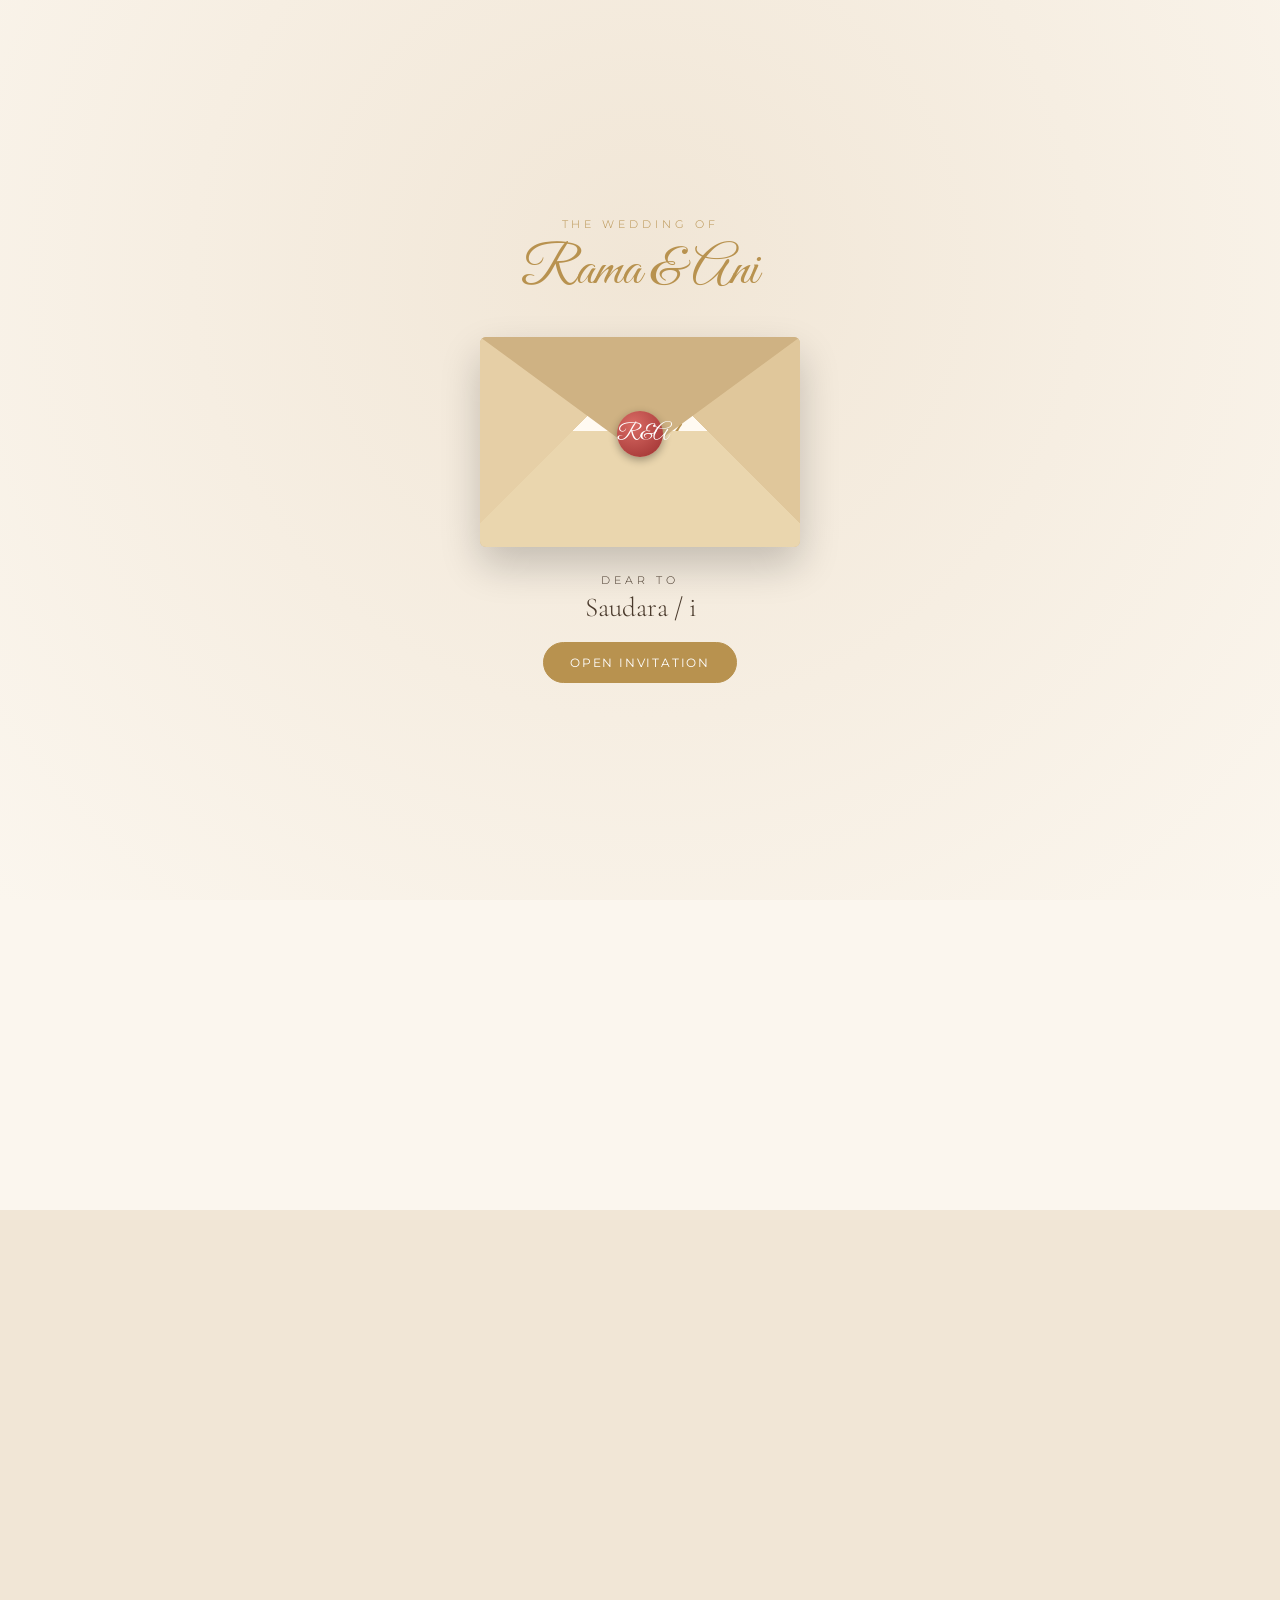
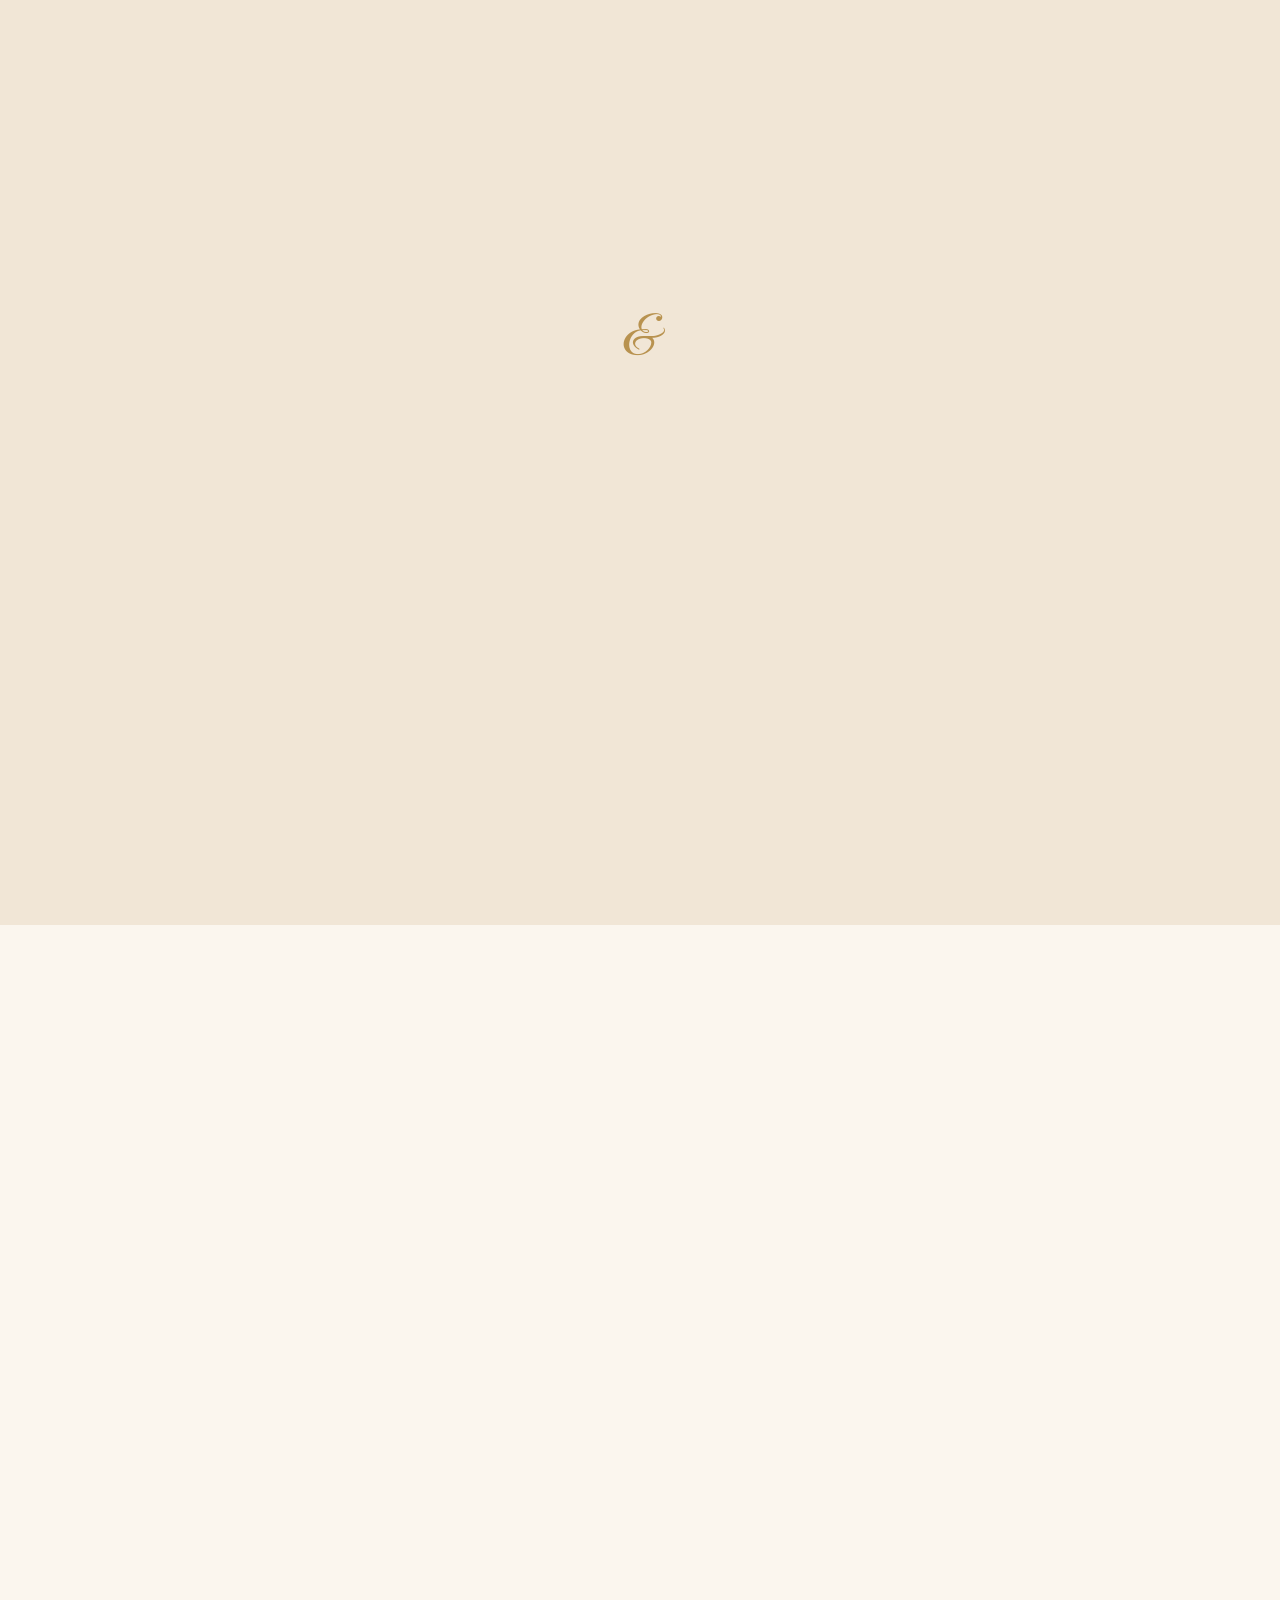
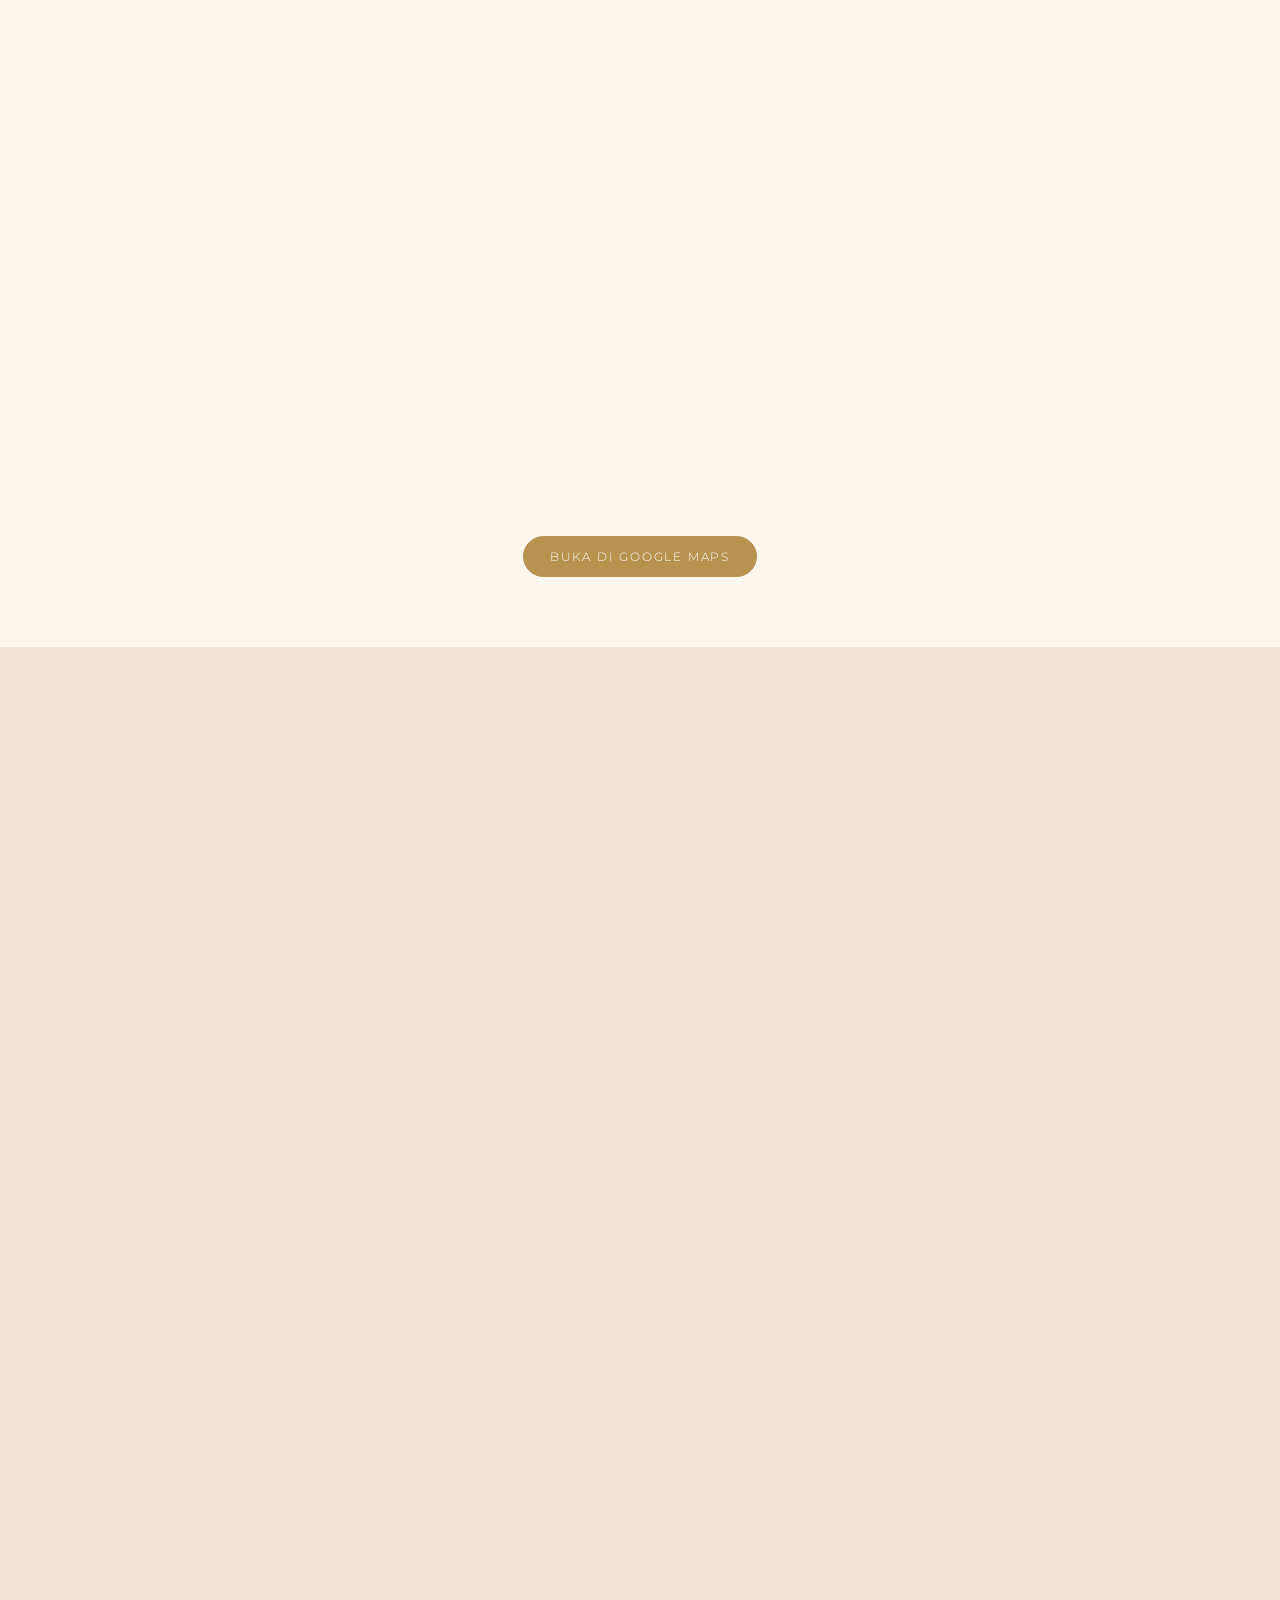
==== index.html @ 8d333576 "Update index.html" ====
<!DOCTYPE html>
<html lang="id"><head><meta charset="utf-8">
<meta name="viewport" content="width=device-width, initial-scale=1, viewport-fit=cover">
<title>Rama &amp; Ani – The Wedding</title>
<link href="https://fonts.googleapis.com/css2?family=Great+Vibes&family=Cormorant+Garamond:wght@400;600&family=Montserrat:wght@300;400;600&display=swap" rel="stylesheet">
<style>
:root{--bg:#fbf6ee;--bg2:#f1e6d6;--ink:#4a3a2c;--gold:#b8924f;--card:#fffaf2;--rose:#c98f86;box-sizing:border-box;padding-top:env(safe-area-inset-top,0px);padding-bottom:env(safe-area-inset-bottom,0px)}
@media (prefers-color-scheme:dark){:root:not([data-theme="light"]){--bg:#1f1a16;--bg2:#2a231d;--ink:#eadfce;--gold:#d4ad6a;--card:#2f2720;--rose:#d9a198}}
:root[data-theme="dark"]{--bg:#1f1a16;--bg2:#2a231d;--ink:#eadfce;--gold:#d4ad6a;--card:#2f2720;--rose:#d9a198}
*{box-sizing:border-box;margin:0}html{scroll-behavior:smooth}
body{background:var(--bg);color:var(--ink);font-family:'Montserrat',system-ui,sans-serif;font-weight:300;text-align:center;overflow-x:hidden}
body.lock{overflow:hidden;height:100%}
.script{font-family:'Great Vibes','Brush Script MT',cursive;color:var(--gold);font-weight:400}
.serif{font-family:'Cormorant Garamond',Georgia,serif}
.eyebrow{letter-spacing:.35em;font-size:.7rem;text-transform:uppercase;color:var(--gold)}
section{max-width:520px;margin:auto;padding:70px 26px}
.alt{background:var(--bg2);max-width:none}.alt>div{max-width:520px;margin:auto}
h2.script{font-size:2.8rem;line-height:1.1;margin:8px 0 18px}
.rv{opacity:0;transform:translateY(34px);transition:opacity 1s,transform 1s}.rv.in{opacity:1;transform:none}
/* COVER + ENVELOPE */
#cover{position:fixed;inset:0;z-index:50;background:radial-gradient(circle at 50% 30%,var(--bg2),var(--bg));display:flex;flex-direction:column;align-items:center;justify-content:center;padding:20px;transition:transform 1.4s cubic-bezier(.7,0,.2,1),opacity 1.2s}
#cover.gone{transform:translateY(-100%);opacity:0;pointer-events:none}
.petal{position:absolute;top:-30px;width:14px;height:18px;background:var(--rose);border-radius:80% 0 80% 0;opacity:.45;animation:fall linear infinite}
@keyframes fall{to{transform:translateY(110vh) rotate(540deg)}}
.env{position:relative;width:min(320px,80vw);height:min(210px,52vw);margin:26px 0;perspective:900px;cursor:pointer}
.env .back{position:absolute;inset:0;background:#d9bf94;border-radius:6px;box-shadow:0 18px 40px #0003}
.env .letter{position:absolute;left:7%;right:7%;top:8%;height:80%;background:var(--card);border-radius:4px;display:flex;flex-direction:column;align-items:center;justify-content:center;transition:transform 1s .7s ease,z-index 0s .7s;z-index:1;box-shadow:0 2px 8px #0002}
.env .letter .script{font-size:2rem}
.env .front{position:absolute;inset:0;z-index:2;background:linear-gradient(135deg,#e6cfa6 50%,transparent 50%) left/51% 100% no-repeat,linear-gradient(225deg,#e0c79b 50%,transparent 50%) right/51% 100% no-repeat,linear-gradient(0deg,#ead6ae 55%,transparent 55%);border-radius:6px;clip-path:polygon(0 0,50% 52%,100% 0,100% 100%,0 100%)}
.env .flap{position:absolute;left:0;right:0;top:0;height:56%;background:#cfb283;transform-origin:top;clip-path:polygon(0 0,100% 0,50% 100%);z-index:3;transition:transform .8s ease,z-index 0s .4s;border-radius:6px 6px 0 0}
.env .seal{position:absolute;left:50%;top:46%;width:46px;height:46px;margin:-23px;border-radius:50%;background:radial-gradient(circle at 35% 30%,#d96b64,#9c2f2f);color:#fff;display:grid;place-items:center;font-family:'Great Vibes',cursive;font-size:1.4rem;z-index:4;box-shadow:0 3px 8px #0005;transition:opacity .4s;animation:pulse 1.8s infinite}
@keyframes pulse{50%{transform:scale(1.12)}}
.env.open .flap{transform:rotateX(180deg);z-index:0}.env.open .seal{opacity:0;animation:none}
.env.open .letter{transform:translateY(-70%);z-index:2}
.btn{font-family:inherit;border:1px solid var(--gold);background:var(--gold);color:#fff;padding:12px 26px;border-radius:40px;letter-spacing:.15em;font-size:.75rem;text-transform:uppercase;cursor:pointer;transition:transform .2s,box-shadow .2s}
.btn:hover{transform:translateY(-2px);box-shadow:0 8px 18px #b8924f55}
.btn.ghost{background:transparent;color:var(--gold)}
/* HERO */
#hero{min-height:100vh;max-width:none;display:flex;flex-direction:column;align-items:center;justify-content:center;background:linear-gradient(#0005,#0007),radial-gradient(circle at 50% 20%,#c9a773,#6d4f35 70%);color:#fff}
#hero .script{color:#f3dcae;font-size:clamp(3.4rem,15vw,5.5rem);line-height:1}
#hero .eyebrow{color:#f3dcae}
.date{font-size:1.2rem;letter-spacing:.3em;margin:18px 0 26px}
.count{display:flex;gap:10px;justify-content:center}
.count div{width:70px;padding:12px 0;border:1px solid #f3dcae88;border-radius:10px;backdrop-filter:blur(4px);background:#ffffff14}
.count b{display:block;font-size:1.5rem;font-weight:600}.count small{font-size:.6rem;letter-spacing:.15em;text-transform:uppercase}
.float{animation:fl 4s ease-in-out infinite}@keyframes fl{50%{transform:translateY(-8px)}}
/* cards */
.quote{font-size:1.25rem;font-style:italic;line-height:1.7}
.frame{width:210px;height:270px;margin:20px auto;border-radius:110px 110px 12px 12px;border:2px solid var(--gold);padding:7px}
.frame i{display:grid;place-items:center;width:100%;height:100%;border-radius:104px 104px 8px 8px;background:linear-gradient(160deg,#e8d3ad,#b28a5c);color:#fff;font:normal 4.5rem 'Great Vibes',cursive}
.name{font-size:1.9rem;font-weight:600;letter-spacing:.04em}
.card{background:var(--card);border:1px solid #b8924f44;border-radius:16px;padding:28px 22px;margin:20px 0;box-shadow:0 10px 30px #0001}
.card h3{font-family:'Cormorant Garamond',serif;font-size:1.9rem;color:var(--gold)}
.card p{margin:8px 0;line-height:1.6;font-size:.88rem}
a.link{color:var(--gold)}
.grid{display:grid;grid-template-columns:repeat(3,1fr);gap:8px;margin-top:20px}
.grid i{aspect-ratio:3/4;border-radius:8px;transition:transform .4s;display:block}
.grid i:hover{transform:scale(1.06) rotate(-1.5deg)}
.grid i:nth-child(3n+1){background:linear-gradient(150deg,#e8d3ad,#c49a68)}.grid i:nth-child(3n+2){background:linear-gradient(150deg,#e9c4bd,#b97f77)}.grid i:nth-child(3n){background:linear-gradient(150deg,#d8c9a3,#8d7a52)}
.grid i:nth-child(5n){grid-row:span 2;aspect-ratio:auto}
input,textarea,select{width:100%;font:inherit;padding:12px 14px;margin:6px 0;border-radius:10px;border:1px solid #b8924f66;background:var(--card);color:var(--ink)}
.wish{text-align:left;background:var(--card);border-radius:12px;padding:14px 16px;margin-top:12px;border-left:3px solid var(--gold);animation:pop .5s}
@keyframes pop{from{opacity:0;transform:scale(.95)}}
.wish b{font-size:.85rem}.wish span{font-size:.65rem;color:var(--gold);margin-left:6px}.wish p{font-size:.85rem;margin-top:4px}
#music{position:fixed;right:16px;bottom:calc(18px + env(safe-area-inset-bottom,0px));z-index:40;width:46px;height:46px;border-radius:50%;border:none;background:var(--gold);color:#fff;font-size:1.2rem;cursor:pointer;box-shadow:0 6px 16px #0004;display:none}
#music.spin{animation:sp 4s linear infinite}@keyframes sp{to{transform:rotate(360deg)}}
footer{padding:50px 20px 90px}
.map{position:relative;display:block;height:260px;border-radius:16px;overflow:hidden;border:1px solid #b8924f66;box-shadow:0 10px 30px #0002;background:#e9e3d3;text-decoration:none}
@media (prefers-color-scheme:dark){:root:not([data-theme="light"]) .map{background:#39342b}}
.map svg{position:absolute;inset:0;width:100%;height:100%}
.pin{position:absolute;left:50%;top:50%;width:34px;height:34px;margin:-34px 0 0 -17px;background:#c0392b;border-radius:50% 50% 50% 0;transform:rotate(-45deg);animation:bounce 1.4s ease-in-out infinite;box-shadow:0 6px 10px #0004}
.pin::after{content:"";position:absolute;inset:9px;background:#fff;border-radius:50%}
@keyframes bounce{50%{margin-top:-46px}}
.map .tag{position:absolute;left:12px;right:12px;bottom:12px;background:var(--card);color:var(--ink);border-radius:10px;padding:10px 12px;font-size:.75rem;line-height:1.5;text-align:left;box-shadow:0 4px 12px #0003}
@media (prefers-reduced-motion:reduce){*{animation:none!important;transition-duration:.01s!important}}
</style></head>
<body class="lock">

<div id="cover">
  <p class="eyebrow">The Wedding of</p>
  <h1 class="script" style="font-size:3.4rem;margin:6px 0">Rama &amp; Ani</h1>
  <div class="env" id="env" role="button" aria-label="Buka amplop">
    <div class="back"></div>
    <div class="letter"><span class="script">R &amp; A</span><small class="eyebrow">03 · 10 · 2026</small></div>
    <div class="front"></div><div class="flap"></div><div class="seal">R&amp;A</div>
  </div>
  <p class="eyebrow" style="color:var(--ink)">Dear To</p>
  <p class="serif" style="font-size:1.7rem;margin:4px 0 18px" id="guest">Tamu Undangan</p>
  <button class="btn" id="openBtn">Open Invitation</button>
</div>

<button id="music" aria-label="Musik">♪</button>

<section id="hero">
  <p class="eyebrow rv">The Wedding Of</p>
  <h1 class="script rv float" style="margin:14px 0">Rama<br>&amp; Ani</h1>
  <p class="eyebrow rv">Save The Date</p>
  <p class="date rv">11.11.2026</p>
  <div class="count rv" id="count"><div><b>00</b><small>Hari</small></div><div><b>00</b><small>Jam</small></div><div><b>00</b><small>Menit</small></div><div><b>00</b><small>Detik</small></div></div>
</section>

<section>
  <p class="quote serif rv">“Dan di antara tanda-tanda kekuasaan Allah ialah diciptakan-Nya untukmu pasangan hidup dari jenismu sendiri supaya kamu merasa tenteram di samping-Nya, dan dijadikan-Nya rasa kasih sayang di antara kamu.”</p>
  <p class="eyebrow rv" style="margin-top:20px">QS. Ar-Rum : 21</p>
</section>

<section class="alt"><div>
  <h2 class="script rv">Bride &amp; Groom</h2>
  <p class="rv" style="font-size:.88rem;line-height:1.7">Tanpa mengurangi rasa hormat, kami bermaksud mengundang Bapak/Ibu/Saudara/i untuk menghadiri acara pernikahan kami.</p>
  <div class="frame rv"><i>A</i></div>
  <h3 class="script rv" style="font-size:2.6rem">Ani</h3>
  <p class="name serif rv">ANI</p>
  <p class="rv" style="font-size:.85rem;line-height:1.6;margin-top:8px">Putri anak ke-2 dari Bapak Supriadi dan Ibu Empat Fatmawati</p>
  <p class="rv" style="font-size:.78rem;margin-top:8px">Kp. Nangela RT 003/RW 002, Desa Jagabita, Kec. Parungpanjang, Kab. Bogor</p>
  <p class="rv"><a class="link" href="https://instagram.com/Linday04_" target="_blank" rel="noopener">@Linday04_</a></p>
  <p class="script" style="font-size:3.5rem;margin:30px 0">&amp;</p>
  <div class="frame rv"><i>R</i></div>
  <h3 class="script rv" style="font-size:2.6rem">Rama</h3>
  <p class="name serif rv">RAMA</p>
  <p class="rv" style="font-size:.85rem;line-height:1.6;margin-top:8px">Putra anak ke-2 dari Bapak Rt. Sanip dan Ibu Acih</p>
  <p class="rv" style="font-size:.78rem;margin-top:8px">Kp. Ciakar RT 002/RW 004, Desa Serdang Wetan, Kec. Legok</p>
  <p class="rv"><a class="link" href="https://instagram.com/Sobirin_29" target="_blank" rel="noopener">@Sobirin_29</a></p>
</div></section>

<section>
  <h2 class="script rv">Wedding Event</h2>
  <div class="card rv"><h3>Akad Nikah</h3><p><b>Sabtu, 03 Oktober 2026</b><br>08:00 WIB – Selesai</p><p class="eyebrow">Lokasi Acara</p><p>Kediaman Mempelai Wanita, Kp. Nangela RT 003/RW 002, Desa Jagabita, Kec. Parungpanjang, Kab. Bogor</p><a class="btn ghost" style="display:inline-block;text-decoration:none;margin-top:8px" href="https://maps.app.goo.gl/ghe5EALN1jrw78Zh7" target="_blank" rel="noopener">Google Maps</a></div>
  <div class="card rv"><h3>Resepsi</h3><p><b>Sabtu, 03 Oktober 2026</b><br>10:00 WIB – Selesai</p><p class="eyebrow">Lokasi Acara</p><p>Kediaman Mempelai Wanita, Kp. Nangela RT 003/RW 002, Desa Jagabita, Kec. Parungpanjang, Kab. Bogor</p><a class="btn ghost" style="display:inline-block;text-decoration:none;margin-top:8px" href="https://maps.app.goo.gl/ghe5EALN1jrw78Zh7" target="_blank" rel="noopener">Google Maps</a></div>
</section>

<section style="padding-top:10px">
  <p class="eyebrow rv">Peta Lokasi</p><h2 class="script rv">Google Maps</h2>
  <a class="map rv" href="https://maps.app.goo.gl/ghe5EALN1jrw78Zh7" target="_blank" rel="noopener" aria-label="Buka lokasi di Google Maps">
    <svg viewBox="0 0 400 260" preserveAspectRatio="xMidYMid slice"><rect width="400" height="260" fill="none"/><path d="M0 70 Q120 90 220 60 T400 80" stroke="#fff" stroke-opacity=".85" stroke-width="14" fill="none"/><path d="M130 0 Q150 120 110 260" stroke="#fff" stroke-opacity=".85" stroke-width="12" fill="none"/><path d="M0 190 Q200 150 400 200" stroke="#f3d58a" stroke-width="10" fill="none"/><path d="M290 0 L260 260" stroke="#fff" stroke-opacity=".7" stroke-width="8" fill="none"/><rect x="160" y="100" width="70" height="40" rx="6" fill="#a9c98f" opacity=".7"/><rect x="300" y="110" width="70" height="60" rx="6" fill="#a9c98f" opacity=".7"/><circle cx="200" cy="130" r="34" fill="#c0392b" opacity=".15"/></svg>
    <span class="pin"></span>
    <span class="tag"><b>Kediaman Mempelai Wanita</b><br>Kp. Nangela RT 003/RW 002, Desa Jagabita, Kec. Parungpanjang, Kab. Bogor</span>
  </a>
  <p style="margin-top:18px"><a class="btn" style="display:inline-block;text-decoration:none" href="https://maps.app.goo.gl/ghe5EALN1jrw78Zh7" target="_blank" rel="noopener">Buka di Google Maps</a></p>
</section>

<section class="alt"><div>
  <p class="eyebrow rv">Gallery</p><h2 class="script rv">Our Moments</h2>
  <div class="grid rv"><i></i><i></i><i></i><i></i><i></i><i></i><i></i><i></i><i></i></div>
</div></section>

<section>
  <h2 class="script rv">Wedding Gift</h2>
  <p class="rv" style="font-size:.85rem;line-height:1.7">Doa restu Anda merupakan karunia yang sangat berarti bagi kami. Namun jika memberi adalah ungkapan tanda kasih Anda, Anda dapat memberi kado secara cashless.</p>
  <div class="card rv"><h3>BCA</h3><p><b>Ani</b></p><p class="serif" style="font-size:1.5rem">7642055235</p><button class="btn ghost" data-copy="7642055235">Salin</button></div>
  <div class="card rv"><h3>BCA</h3><p><b>Rama</b></p><p class="serif" style="font-size:1.5rem">8880593774</p><button class="btn ghost" data-copy="8880593774">Salin</button></div>
  <div class="card rv"><h3>Alamat Kado</h3><p>Rama &amp; Ani<br>Kp. Nangela RT 003/RW 002, Desa Jagabita, Kec. Parungpanjang</p><button class="btn ghost" data-copy="Rama & Ani, Kp. Nangela RT 003/RW 002, Desa Jagabita, Kec. Parungpanjang">Salin</button></div>
</section>

<section class="alt"><div>
  <h2 class="script rv">Wedding Wishes</h2>
  <p class="rv" style="font-size:.85rem">Berikan ucapan dan doa terbaikmu</p>
  <div class="rv" style="margin-top:14px">
    <input id="wn" placeholder="Nama"><textarea id="wm" rows="3" placeholder="Pesan"></textarea>
    <select id="wa"><option value="">Konfirmasi Kehadiran</option><option>Hadir</option><option>Tidak Hadir</option></select>
    <button class="btn" id="send" style="margin-top:10px">Kirimkan Ucapan</button>
  </div>
  <div id="wishes"></div>
</div></section>

<footer>
  <p class="serif rv" style="font-size:1.05rem;line-height:1.7">Merupakan suatu kebahagiaan dan kehormatan bagi kami, apabila Bapak/Ibu/Saudara/i berkenan hadir dan memberikan doa restu kepada kami. Terima kasih.</p>
  <p class="eyebrow rv" style="margin-top:26px">Kami yang berbahagia,</p>
  <p class="script rv" style="font-size:2.8rem">Rama &amp; Ani</p>
</footer>

<script>
const $=s=>document.querySelector(s);
// guest name from ?to=
function setGuest(){let t=null;try{t=new URLSearchParams(location.search).get('to')}catch(e){}
  if(!t&&location.hash.length>1){try{t=decodeURIComponent(location.hash.slice(1)).replace(/[-_+]+/g,' ').replace(/\b\w/g,c=>c.toUpperCase())}catch(e){}}
  $('#guest').textContent=(t&&t.trim())||'Saudara / i'}
setGuest();addEventListener('hashchange',setGuest);
// petals
for(let i=0;i<14;i++){const p=document.createElement('span');p.className='petal';p.style.left=Math.random()*100+'%';p.style.animationDuration=6+Math.random()*7+'s';p.style.animationDelay=-Math.random()*8+'s';$('#cover').appendChild(p)}
// music: soft synthesized melody (WebAudio)
let ac,playing=false,timer,step=0;
const N=[261.6,329.6,392,523.3,392,329.6,293.7,349.2,440,587.3,440,349.2,246.9,311.1,392,493.9];
function note(f,t,d,v){const o=ac.createOscillator(),g=ac.createGain();o.type='sine';o.frequency.value=f;g.gain.setValueAtTime(0,t);g.gain.linearRampToValueAtTime(v,t+.04);g.gain.exponentialRampToValueAtTime(.0001,t+d);o.connect(g);g.connect(ac.destination);o.start(t);o.stop(t+d)}
function tick(){const t=ac.currentTime+.05,f=N[step%N.length];note(f,t,1.6,.09);if(step%4===0)note(f/2,t,3,.07);step++}
function toggleMusic(on){const b=$('#music');if(on===undefined)on=!playing;if(on){ac=ac||new (window.AudioContext||window.webkitAudioContext)();ac.resume();clearInterval(timer);timer=setInterval(tick,560);tick();b.classList.add('spin');b.textContent='♪'}else{clearInterval(timer);b.classList.remove('spin');b.textContent='✕'}playing=on}
$('#music').onclick=()=>toggleMusic();
// open envelope
let opened=false;
function openInv(){if(opened)return;opened=true;$('#env').classList.add('open');
  setTimeout(()=>{$('#cover').classList.add('gone');document.body.classList.remove('lock');$('#music').style.display='block';try{toggleMusic(true)}catch(e){}scrollTo(0,0);reveal()},1900)}
$('#env').onclick=openInv;$('#openBtn').onclick=openInv;
// reveal on scroll
const io=new IntersectionObserver(es=>es.forEach(e=>{if(e.isIntersecting){e.target.classList.add('in');io.unobserve(e.target)}}),{threshold:.15});
function reveal(){document.querySelectorAll('.rv').forEach((el,i)=>{el.style.transitionDelay=(i%4)*.08+'s';io.observe(el)})}
// countdown
const CONFIG={eventISO:'2026-10-03T08:00:00+07:00'}; // ganti tanggal & jam akad di sini (+07:00 WIB, +08:00 WITA, +09:00 WIT)
const target=new Date(CONFIG.eventISO).getTime();
const cEl=$('#count'),offM=(CONFIG.eventISO.match(/([+-])(\d{2}):(\d{2})$/)||[]);
const offMs=offM[1]?(offM[1]==='-'?-1:1)*(+offM[2]*36e5+ +offM[3]*6e4):0;
const dayEnd=(Math.floor((target+offMs)/864e5)+1)*864e5-offMs;
let mode='';
function msg(m,t){if(mode===m)return;mode=m;cEl.style.display='block';cEl.innerHTML='<p class="serif" style="font-size:1.4rem;max-width:320px;margin:auto;line-height:1.5">'+t+'</p>'}
function cd(){
  if(isNaN(target)){cEl.style.display='none';return}
  const now=Date.now();
  if(now>=dayEnd){msg('after','Terima kasih atas doa dan kehadiran Bapak/Ibu/Saudara/i di hari bahagia kami.');return}
  if(now>=target){msg('today','Hari bahagia kami adalah hari ini');return}
  let d=target-now;const v=[864e5,36e5,6e4,1e3].map(u=>{const x=Math.floor(d/u);d-=x*u;return String(x).padStart(2,'0')});
  document.querySelectorAll('#count b').forEach((b,i)=>b.textContent=v[i])}
cd();setInterval(cd,1000);
// copy
document.querySelectorAll('[data-copy]').forEach(b=>b.onclick=async()=>{try{await navigator.clipboard.writeText(b.dataset.copy)}catch(e){}const o=b.textContent;b.textContent='Tersalin ✓';setTimeout(()=>b.textContent=o,1600)});
// wishes
const esc=s=>s.replace(/[&<>"']/g,c=>({'&':'&amp;','<':'&lt;','>':'&gt;','"':'&quot;',"'":'&#39;'}[c]));
$('#send').onclick=()=>{const n=$('#wn').value.trim(),m=$('#wm').value.trim(),a=$('#wa').value;if(!n||!m){alert('Mohon isi nama dan pesan.');return}
  const d=document.createElement('div');d.className='wish';d.innerHTML=`<b>${esc(n)}</b><span>${esc(a)}</span><p>${esc(m)}</p>`;$('#wishes').prepend(d);$('#wn').value=$('#wm').value='';$('#wa').value=''};
</script>
</body></html>
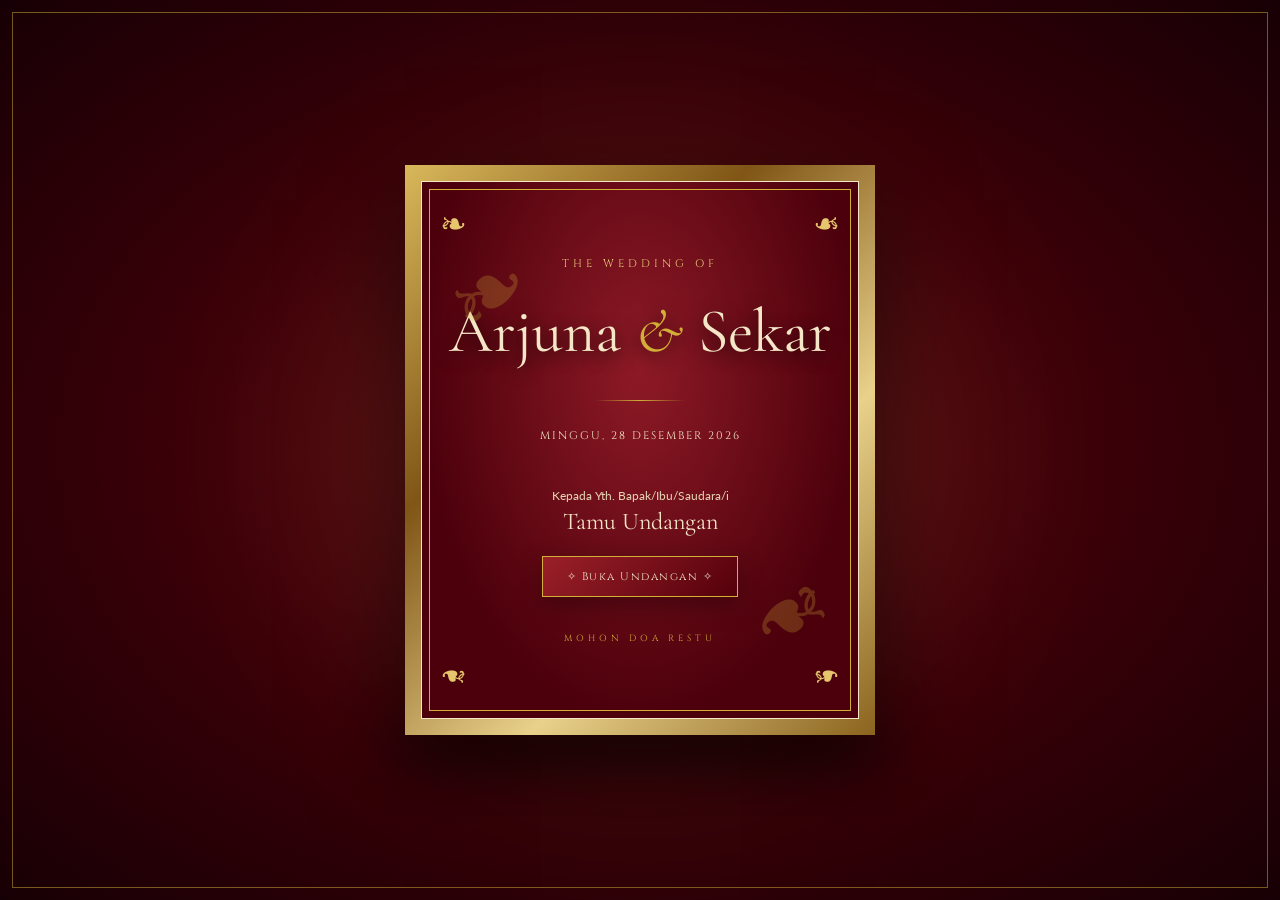
==== commit deea63c6: "Add files via upload" ====
--- a/index.html
+++ b/index.html
@@ -1,218 +1,146 @@
 <!DOCTYPE html>
-<html lang="id"><head><meta charset="utf-8">
-<meta name="viewport" content="width=device-width, initial-scale=1, viewport-fit=cover">
-<title>Rama &amp; Ani – The Wedding</title>
-<link href="https://fonts.googleapis.com/css2?family=Great+Vibes&family=Cormorant+Garamond:wght@400;600&family=Montserrat:wght@300;400;600&display=swap" rel="stylesheet">
-<style>
-:root{--bg:#fbf6ee;--bg2:#f1e6d6;--ink:#4a3a2c;--gold:#b8924f;--card:#fffaf2;--rose:#c98f86;box-sizing:border-box;padding-top:env(safe-area-inset-top,0px);padding-bottom:env(safe-area-inset-bottom,0px)}
-@media (prefers-color-scheme:dark){:root:not([data-theme="light"]){--bg:#1f1a16;--bg2:#2a231d;--ink:#eadfce;--gold:#d4ad6a;--card:#2f2720;--rose:#d9a198}}
-:root[data-theme="dark"]{--bg:#1f1a16;--bg2:#2a231d;--ink:#eadfce;--gold:#d4ad6a;--card:#2f2720;--rose:#d9a198}
-*{box-sizing:border-box;margin:0}html{scroll-behavior:smooth}
-body{background:var(--bg);color:var(--ink);font-family:'Montserrat',system-ui,sans-serif;font-weight:300;text-align:center;overflow-x:hidden}
-body.lock{overflow:hidden;height:100%}
-.script{font-family:'Great Vibes','Brush Script MT',cursive;color:var(--gold);font-weight:400}
-.serif{font-family:'Cormorant Garamond',Georgia,serif}
-.eyebrow{letter-spacing:.35em;font-size:.7rem;text-transform:uppercase;color:var(--gold)}
-section{max-width:520px;margin:auto;padding:70px 26px}
-.alt{background:var(--bg2);max-width:none}.alt>div{max-width:520px;margin:auto}
-h2.script{font-size:2.8rem;line-height:1.1;margin:8px 0 18px}
-.rv{opacity:0;transform:translateY(34px);transition:opacity 1s,transform 1s}.rv.in{opacity:1;transform:none}
-/* COVER + ENVELOPE */
-#cover{position:fixed;inset:0;z-index:50;background:radial-gradient(circle at 50% 30%,var(--bg2),var(--bg));display:flex;flex-direction:column;align-items:center;justify-content:center;padding:20px;transition:transform 1.4s cubic-bezier(.7,0,.2,1),opacity 1.2s}
-#cover.gone{transform:translateY(-100%);opacity:0;pointer-events:none}
-.petal{position:absolute;top:-30px;width:14px;height:18px;background:var(--rose);border-radius:80% 0 80% 0;opacity:.45;animation:fall linear infinite}
-@keyframes fall{to{transform:translateY(110vh) rotate(540deg)}}
-.env{position:relative;width:min(320px,80vw);height:min(210px,52vw);margin:26px 0;perspective:900px;cursor:pointer}
-.env .back{position:absolute;inset:0;background:#d9bf94;border-radius:6px;box-shadow:0 18px 40px #0003}
-.env .letter{position:absolute;left:7%;right:7%;top:8%;height:80%;background:var(--card);border-radius:4px;display:flex;flex-direction:column;align-items:center;justify-content:center;transition:transform 1s .7s ease,z-index 0s .7s;z-index:1;box-shadow:0 2px 8px #0002}
-.env .letter .script{font-size:2rem}
-.env .front{position:absolute;inset:0;z-index:2;background:linear-gradient(135deg,#e6cfa6 50%,transparent 50%) left/51% 100% no-repeat,linear-gradient(225deg,#e0c79b 50%,transparent 50%) right/51% 100% no-repeat,linear-gradient(0deg,#ead6ae 55%,transparent 55%);border-radius:6px;clip-path:polygon(0 0,50% 52%,100% 0,100% 100%,0 100%)}
-.env .flap{position:absolute;left:0;right:0;top:0;height:56%;background:#cfb283;transform-origin:top;clip-path:polygon(0 0,100% 0,50% 100%);z-index:3;transition:transform .8s ease,z-index 0s .4s;border-radius:6px 6px 0 0}
-.env .seal{position:absolute;left:50%;top:46%;width:46px;height:46px;margin:-23px;border-radius:50%;background:radial-gradient(circle at 35% 30%,#d96b64,#9c2f2f);color:#fff;display:grid;place-items:center;font-family:'Great Vibes',cursive;font-size:1.4rem;z-index:4;box-shadow:0 3px 8px #0005;transition:opacity .4s;animation:pulse 1.8s infinite}
-@keyframes pulse{50%{transform:scale(1.12)}}
-.env.open .flap{transform:rotateX(180deg);z-index:0}.env.open .seal{opacity:0;animation:none}
-.env.open .letter{transform:translateY(-70%);z-index:2}
-.btn{font-family:inherit;border:1px solid var(--gold);background:var(--gold);color:#fff;padding:12px 26px;border-radius:40px;letter-spacing:.15em;font-size:.75rem;text-transform:uppercase;cursor:pointer;transition:transform .2s,box-shadow .2s}
-.btn:hover{transform:translateY(-2px);box-shadow:0 8px 18px #b8924f55}
-.btn.ghost{background:transparent;color:var(--gold)}
-/* HERO */
-#hero{min-height:100vh;max-width:none;display:flex;flex-direction:column;align-items:center;justify-content:center;background:linear-gradient(#0005,#0007),radial-gradient(circle at 50% 20%,#c9a773,#6d4f35 70%);color:#fff}
-#hero .script{color:#f3dcae;font-size:clamp(3.4rem,15vw,5.5rem);line-height:1}
-#hero .eyebrow{color:#f3dcae}
-.date{font-size:1.2rem;letter-spacing:.3em;margin:18px 0 26px}
-.count{display:flex;gap:10px;justify-content:center}
-.count div{width:70px;padding:12px 0;border:1px solid #f3dcae88;border-radius:10px;backdrop-filter:blur(4px);background:#ffffff14}
-.count b{display:block;font-size:1.5rem;font-weight:600}.count small{font-size:.6rem;letter-spacing:.15em;text-transform:uppercase}
-.float{animation:fl 4s ease-in-out infinite}@keyframes fl{50%{transform:translateY(-8px)}}
-/* cards */
-.quote{font-size:1.25rem;font-style:italic;line-height:1.7}
-.frame{width:210px;height:270px;margin:20px auto;border-radius:110px 110px 12px 12px;border:2px solid var(--gold);padding:7px}
-.frame i{display:grid;place-items:center;width:100%;height:100%;border-radius:104px 104px 8px 8px;background:linear-gradient(160deg,#e8d3ad,#b28a5c);color:#fff;font:normal 4.5rem 'Great Vibes',cursive}
-.name{font-size:1.9rem;font-weight:600;letter-spacing:.04em}
-.card{background:var(--card);border:1px solid #b8924f44;border-radius:16px;padding:28px 22px;margin:20px 0;box-shadow:0 10px 30px #0001}
-.card h3{font-family:'Cormorant Garamond',serif;font-size:1.9rem;color:var(--gold)}
-.card p{margin:8px 0;line-height:1.6;font-size:.88rem}
-a.link{color:var(--gold)}
-.grid{display:grid;grid-template-columns:repeat(3,1fr);gap:8px;margin-top:20px}
-.grid i{aspect-ratio:3/4;border-radius:8px;transition:transform .4s;display:block}
-.grid i:hover{transform:scale(1.06) rotate(-1.5deg)}
-.grid i:nth-child(3n+1){background:linear-gradient(150deg,#e8d3ad,#c49a68)}.grid i:nth-child(3n+2){background:linear-gradient(150deg,#e9c4bd,#b97f77)}.grid i:nth-child(3n){background:linear-gradient(150deg,#d8c9a3,#8d7a52)}
-.grid i:nth-child(5n){grid-row:span 2;aspect-ratio:auto}
-input,textarea,select{width:100%;font:inherit;padding:12px 14px;margin:6px 0;border-radius:10px;border:1px solid #b8924f66;background:var(--card);color:var(--ink)}
-.wish{text-align:left;background:var(--card);border-radius:12px;padding:14px 16px;margin-top:12px;border-left:3px solid var(--gold);animation:pop .5s}
-@keyframes pop{from{opacity:0;transform:scale(.95)}}
-.wish b{font-size:.85rem}.wish span{font-size:.65rem;color:var(--gold);margin-left:6px}.wish p{font-size:.85rem;margin-top:4px}
-#music{position:fixed;right:16px;bottom:calc(18px + env(safe-area-inset-bottom,0px));z-index:40;width:46px;height:46px;border-radius:50%;border:none;background:var(--gold);color:#fff;font-size:1.2rem;cursor:pointer;box-shadow:0 6px 16px #0004;display:none}
-#music.spin{animation:sp 4s linear infinite}@keyframes sp{to{transform:rotate(360deg)}}
-footer{padding:50px 20px 90px}
-.map{position:relative;display:block;height:260px;border-radius:16px;overflow:hidden;border:1px solid #b8924f66;box-shadow:0 10px 30px #0002;background:#e9e3d3;text-decoration:none}
-@media (prefers-color-scheme:dark){:root:not([data-theme="light"]) .map{background:#39342b}}
-.map svg{position:absolute;inset:0;width:100%;height:100%}
-.pin{position:absolute;left:50%;top:50%;width:34px;height:34px;margin:-34px 0 0 -17px;background:#c0392b;border-radius:50% 50% 50% 0;transform:rotate(-45deg);animation:bounce 1.4s ease-in-out infinite;box-shadow:0 6px 10px #0004}
-.pin::after{content:"";position:absolute;inset:9px;background:#fff;border-radius:50%}
-@keyframes bounce{50%{margin-top:-46px}}
-.map .tag{position:absolute;left:12px;right:12px;bottom:12px;background:var(--card);color:var(--ink);border-radius:10px;padding:10px 12px;font-size:.75rem;line-height:1.5;text-align:left;box-shadow:0 4px 12px #0003}
-@media (prefers-reduced-motion:reduce){*{animation:none!important;transition-duration:.01s!important}}
-</style></head>
-<body class="lock">
+<html lang="id">
+<head>
+  <meta charset="UTF-8">
+  <meta name="viewport" content="width=device-width, initial-scale=1.0">
+  <meta name="theme-color" content="#3d0008">
+  <meta name="description" content="Undangan pernikahan digital dengan tema Java Maroon 3D.">
+  <title>Undangan Pernikahan — Java Maroon 3D</title>
+  <link rel="preconnect" href="https://fonts.googleapis.com">
+  <link rel="preconnect" href="https://fonts.gstatic.com" crossorigin>
+  <link href="https://fonts.googleapis.com/css2?family=Cinzel:wght@400;500;600;700&family=Cormorant+Garamond:wght@400;500;600;700&family=Lato:wght@300;400;700&display=swap" rel="stylesheet">
+  <link rel="stylesheet" href="style.css">
+</head>
+<body>
+  <div class="opening" id="opening">
+    <div class="opening-glow"></div>
+    <div class="cover" id="cover">
+      <div class="cover-inner">
+        <div class="corner corner-tl">❧</div><div class="corner corner-tr">❧</div>
+        <div class="cover-kicker">THE WEDDING OF</div>
+        <div class="cover-names">Arjuna <span>&</span> Sekar</div>
+        <div class="gold-rule"></div>
+        <p class="cover-date">MINGGU, 28 DESEMBER 2026</p>
+        <p class="to-label">Kepada Yth. Bapak/Ibu/Saudara/i</p>
+        <p class="guest-name" id="guestNameCover">Tamu Undangan</p>
+        <button class="open-btn" id="openInvitation">✧ Buka Undangan ✧</button>
+        <div class="cover-bottom">MOHON DOA RESTU</div>
+        <div class="corner corner-bl">❧</div><div class="corner corner-br">❧</div>
+      </div>
+    </div>
+    <div class="cover-shadow"></div>
+  </div>
 
-<div id="cover">
-  <p class="eyebrow">The Wedding of</p>
-  <h1 class="script" style="font-size:3.4rem;margin:6px 0">Rama &amp; Ani</h1>
-  <div class="env" id="env" role="button" aria-label="Buka amplop">
-    <div class="back"></div>
-    <div class="letter"><span class="script">R &amp; A</span><small class="eyebrow">03 · 10 · 2026</small></div>
-    <div class="front"></div><div class="flap"></div><div class="seal">R&amp;A</div>
-  </div>
-  <p class="eyebrow" style="color:var(--ink)">Dear To</p>
-  <p class="serif" style="font-size:1.7rem;margin:4px 0 18px" id="guest">Tamu Undangan</p>
-  <button class="btn" id="openBtn">Open Invitation</button>
-</div>
+  <main id="mainContent" class="locked">
+    <header class="hero section" id="home">
+      <div class="hero-pattern"></div>
+      <div class="hero-content reveal">
+        <p class="eyebrow">بِسْمِ اللَّهِ الرَّحْمَنِ الرَّحِيم</p>
+        <p class="eyebrow">THE WEDDING CELEBRATION OF</p>
+        <h1>Arjuna <span>&</span> Sekar</h1>
+        <p class="hero-sub">Dengan memohon rahmat dan ridho Allah SWT,<br>kami bermaksud menyelenggarakan pernikahan putra-putri kami.</p>
+        <div class="hero-date">28 <i>·</i> 12 <i>·</i> 2026</div>
+        <a class="outline-btn" href="#couple">JELAJAHI UNDANGAN</a>
+      </div>
+      <div class="hero-ornament">❧</div>
+    </header>
 
-<button id="music" aria-label="Musik">♪</button>
+    <section class="quote section reveal">
+      <p class="eyebrow">A JOURNEY OF TWO HEARTS</p>
+      <p class="quote-text">“Dan di antara tanda-tanda kekuasaan-Nya ialah Dia menciptakan untukmu pasangan hidup dari jenismu sendiri, supaya kamu merasa tenteram di sampingnya.”</p>
+      <p class="quote-source">QS. Ar-Rum: 21</p>
+      <div class="small-divider">✦</div>
+    </section>
 
-<section id="hero">
-  <p class="eyebrow rv">The Wedding Of</p>
-  <h1 class="script rv float" style="margin:14px 0">Rama<br>&amp; Ani</h1>
-  <p class="eyebrow rv">Save The Date</p>
-  <p class="date rv">11.11.2026</p>
-  <div class="count rv" id="count"><div><b>00</b><small>Hari</small></div><div><b>00</b><small>Jam</small></div><div><b>00</b><small>Menit</small></div><div><b>00</b><small>Detik</small></div></div>
-</section>
+    <section class="couple section" id="couple">
+      <div class="section-heading reveal">
+        <p class="eyebrow">WITH GREAT HONOUR</p><h2>Mempelai</h2><p>Dengan penuh rasa syukur, kami mempersembahkan hari bahagia kami.</p>
+      </div>
+      <div class="couple-grid">
+        <article class="person-card reveal">
+          <div class="portrait portrait-one"><span>AS</span></div>
+          <p class="person-label">THE BRIDE</p><h3>Sekar Ayuningtyas</h3>
+          <p>Putri dari Bapak Nama Ayah<br>& Ibu Nama Ibu</p>
+          <a href="#" class="social-link">Instagram ↗</a>
+        </article>
+        <div class="ampersand reveal">&</div>
+        <article class="person-card reveal">
+          <div class="portrait portrait-two"><span>AP</span></div>
+          <p class="person-label">THE GROOM</p><h3>Arjuna Pratama</h3>
+          <p>Putra dari Bapak Nama Ayah<br>& Ibu Nama Ibu</p>
+          <a href="#" class="social-link">Instagram ↗</a>
+        </article>
+      </div>
+    </section>
 
-<section>
-  <p class="quote serif rv">“Dan di antara tanda-tanda kekuasaan Allah ialah diciptakan-Nya untukmu pasangan hidup dari jenismu sendiri supaya kamu merasa tenteram di samping-Nya, dan dijadikan-Nya rasa kasih sayang di antara kamu.”</p>
-  <p class="eyebrow rv" style="margin-top:20px">QS. Ar-Rum : 21</p>
-</section>
+    <section class="countdown-section section reveal">
+      <p class="eyebrow">SAVE THE DATE</p><h2>Menuju Hari Bahagia</h2>
+      <div class="countdown" id="countdown">
+        <div><strong id="days">00</strong><span>Hari</span></div>
+        <div><strong id="hours">00</strong><span>Jam</span></div>
+        <div><strong id="minutes">00</strong><span>Menit</span></div>
+        <div><strong id="seconds">00</strong><span>Detik</span></div>
+      </div>
+      <a class="gold-btn" href="https://calendar.google.com/calendar/render?action=TEMPLATE&text=Pernikahan+Arjuna+dan+Sekar&dates=20261228T020000Z/20261228T080000Z" target="_blank" rel="noopener">＋ SIMPAN TANGGAL</a>
+    </section>
 
-<section class="alt"><div>
-  <h2 class="script rv">Bride &amp; Groom</h2>
-  <p class="rv" style="font-size:.88rem;line-height:1.7">Tanpa mengurangi rasa hormat, kami bermaksud mengundang Bapak/Ibu/Saudara/i untuk menghadiri acara pernikahan kami.</p>
-  <div class="frame rv"><i>A</i></div>
-  <h3 class="script rv" style="font-size:2.6rem">Ani</h3>
-  <p class="name serif rv">ANI</p>
-  <p class="rv" style="font-size:.85rem;line-height:1.6;margin-top:8px">Putri anak ke-2 dari Bapak Supriadi dan Ibu Empat Fatmawati</p>
-  <p class="rv" style="font-size:.78rem;margin-top:8px">Kp. Nangela RT 003/RW 002, Desa Jagabita, Kec. Parungpanjang, Kab. Bogor</p>
-  <p class="rv"><a class="link" href="https://instagram.com/Linday04_" target="_blank" rel="noopener">@Linday04_</a></p>
-  <p class="script" style="font-size:3.5rem;margin:30px 0">&amp;</p>
-  <div class="frame rv"><i>R</i></div>
-  <h3 class="script rv" style="font-size:2.6rem">Rama</h3>
-  <p class="name serif rv">RAMA</p>
-  <p class="rv" style="font-size:.85rem;line-height:1.6;margin-top:8px">Putra anak ke-2 dari Bapak Rt. Sanip dan Ibu Acih</p>
-  <p class="rv" style="font-size:.78rem;margin-top:8px">Kp. Ciakar RT 002/RW 004, Desa Serdang Wetan, Kec. Legok</p>
-  <p class="rv"><a class="link" href="https://instagram.com/Sobirin_29" target="_blank" rel="noopener">@Sobirin_29</a></p>
-</div></section>
+    <section class="events section">
+      <div class="section-heading reveal"><p class="eyebrow">JOIN OUR SPECIAL DAY</p><h2>Rangkaian Acara</h2><p>Merupakan suatu kehormatan bagi kami apabila Anda berkenan hadir.</p></div>
+      <div class="event-grid">
+        <article class="event-card reveal"><div class="event-icon">✧</div><p class="person-label">THE CEREMONY</p><h3>Akad Nikah</h3><p class="event-date">Minggu, 28 Desember 2026</p><p>09.00 – 10.00 WIB</p><div class="gold-rule"></div><h4> pendopo kenari </h4><p>Jl. Contoh No. 123, Tangerang, Banten</p><a class="text-link" target="_blank" rel="noopener" href="https://maps.google.com/?q=Pendopo+Kenari+Tangerang">PETUNJUK LOKASI ↗</a></article>
+        <article class="event-card reveal"><div class="event-icon">✧</div><p class="person-label">THE RECEPTION</p><h3>Resepsi</h3><p class="event-date">Minggu, 28 Desember 2026</p><p>11.00 – 14.00 WIB</p><div class="gold-rule"></div><h4>Pendopo Kenari</h4><p>Jl. Contoh No. 123, Tangerang, Banten</p><a class="text-link" target="_blank" rel="noopener" href="https://maps.google.com/?q=Pendopo+Kenari+Tangerang">PETUNJUK LOKASI ↗</a></article>
+      </div>
+    </section>
 
-<section>
-  <h2 class="script rv">Wedding Event</h2>
-  <div class="card rv"><h3>Akad Nikah</h3><p><b>Sabtu, 03 Oktober 2026</b><br>08:00 WIB – Selesai</p><p class="eyebrow">Lokasi Acara</p><p>Kediaman Mempelai Wanita, Kp. Nangela RT 003/RW 002, Desa Jagabita, Kec. Parungpanjang, Kab. Bogor</p><a class="btn ghost" style="display:inline-block;text-decoration:none;margin-top:8px" href="https://maps.app.goo.gl/ghe5EALN1jrw78Zh7" target="_blank" rel="noopener">Google Maps</a></div>
-  <div class="card rv"><h3>Resepsi</h3><p><b>Sabtu, 03 Oktober 2026</b><br>10:00 WIB – Selesai</p><p class="eyebrow">Lokasi Acara</p><p>Kediaman Mempelai Wanita, Kp. Nangela RT 003/RW 002, Desa Jagabita, Kec. Parungpanjang, Kab. Bogor</p><a class="btn ghost" style="display:inline-block;text-decoration:none;margin-top:8px" href="https://maps.app.goo.gl/ghe5EALN1jrw78Zh7" target="_blank" rel="noopener">Google Maps</a></div>
-</section>
+    <section class="story section">
+      <div class="section-heading reveal"><p class="eyebrow">OUR JOURNEY</p><h2>Kisah Kami</h2><p>Setiap pertemuan memiliki cerita, dan inilah awal cerita kami.</p></div>
+      <div class="timeline">
+        <article class="timeline-item reveal"><span>2021</span><h3>First Meet</h3><p>Berawal dari pertemuan sederhana yang ternyata menjadi awal dari cerita panjang kami.</p></article>
+        <article class="timeline-item reveal"><span>2022</span><h3>Growing Together</h3><p>Kami belajar saling mengenal, memahami, dan tumbuh bersama dalam berbagai keadaan.</p></article>
+        <article class="timeline-item reveal"><span>2025</span><h3>The Engagement</h3><p>Dengan restu keluarga, kami memantapkan hati untuk melangkah ke jenjang yang lebih serius.</p></article>
+        <article class="timeline-item reveal"><span>2026</span><h3>Forever Begins</h3><p>InsyaAllah, kami akan memulai perjalanan baru sebagai satu keluarga.</p></article>
+      </div>
+    </section>
 
-<section style="padding-top:10px">
-  <p class="eyebrow rv">Peta Lokasi</p><h2 class="script rv">Google Maps</h2>
-  <a class="map rv" href="https://maps.app.goo.gl/ghe5EALN1jrw78Zh7" target="_blank" rel="noopener" aria-label="Buka lokasi di Google Maps">
-    <svg viewBox="0 0 400 260" preserveAspectRatio="xMidYMid slice"><rect width="400" height="260" fill="none"/><path d="M0 70 Q120 90 220 60 T400 80" stroke="#fff" stroke-opacity=".85" stroke-width="14" fill="none"/><path d="M130 0 Q150 120 110 260" stroke="#fff" stroke-opacity=".85" stroke-width="12" fill="none"/><path d="M0 190 Q200 150 400 200" stroke="#f3d58a" stroke-width="10" fill="none"/><path d="M290 0 L260 260" stroke="#fff" stroke-opacity=".7" stroke-width="8" fill="none"/><rect x="160" y="100" width="70" height="40" rx="6" fill="#a9c98f" opacity=".7"/><rect x="300" y="110" width="70" height="60" rx="6" fill="#a9c98f" opacity=".7"/><circle cx="200" cy="130" r="34" fill="#c0392b" opacity=".15"/></svg>
-    <span class="pin"></span>
-    <span class="tag"><b>Kediaman Mempelai Wanita</b><br>Kp. Nangela RT 003/RW 002, Desa Jagabita, Kec. Parungpanjang, Kab. Bogor</span>
-  </a>
-  <p style="margin-top:18px"><a class="btn" style="display:inline-block;text-decoration:none" href="https://maps.app.goo.gl/ghe5EALN1jrw78Zh7" target="_blank" rel="noopener">Buka di Google Maps</a></p>
-</section>
+    <section class="gallery section">
+      <div class="section-heading reveal"><p class="eyebrow">OUR MOMENTS</p><h2 Galeri>Galeri</h2><p>Beberapa potongan cerita yang ingin kami bagikan.</p></div>
+      <div class="gallery-grid">
+        <button class="gallery-item tall reveal" data-full="https://images.unsplash.com/photo-1519741497674-611481863552?auto=format&fit=crop&w=1400&q=85"><img loading="lazy" src="https://images.unsplash.com/photo-1519741497674-611481863552?auto=format&fit=crop&w=700&q=80" alt="Momen pernikahan"></button>
+        <button class="gallery-item reveal" data-full="https://images.unsplash.com/photo-1537633552985-df8429e8048b?auto=format&fit=crop&w=1400&q=85"><img loading="lazy" src="https://images.unsplash.com/photo-1537633552985-df8429e8048b?auto=format&fit=crop&w=700&q=80" alt="Pasangan pengantin"></button>
+        <button class="gallery-item reveal" data-full="https://images.unsplash.com/photo-1511285560929-80b456fea0bc?auto=format&fit=crop&w=1400&q=85"><img loading="lazy" src="https://images.unsplash.com/photo-1511285560929-80b456fea0bc?auto=format&fit=crop&w=700&q=80" alt="Dekorasi pernikahan"></button>
+        <button class="gallery-item reveal" data-full="https://images.unsplash.com/photo-1523438885200-e635ba2c371e?auto=format&fit=crop&w=1400&q=85"><img loading="lazy" src="https://images.unsplash.com/photo-1523438885200-e635ba2c371e?auto=format&fit=crop&w=700&q=80" alt="Detail pernikahan"></button>
+      </div>
+    </section>
 
-<section class="alt"><div>
-  <p class="eyebrow rv">Gallery</p><h2 class="script rv">Our Moments</h2>
-  <div class="grid rv"><i></i><i></i><i></i><i></i><i></i><i></i><i></i><i></i><i></i></div>
-</div></section>
+    <section class="rsvp section" id="rsvp">
+      <div class="section-heading reveal"><p class="eyebrow">KINDLY RESPOND</p><h2>Konfirmasi Kehadiran</h2><p>Mohon konfirmasi kehadiran serta kirimkan doa dan ucapan untuk kami.</p></div>
+      <form id="rsvpForm" class="rsvp-form reveal">
+        <label>Nama lengkap<input name="name" id="rsvpName" required maxlength="100" placeholder="Masukkan nama Anda"></label>
+        <label>Konfirmasi kehadiran<select name="attendance" required><option value="">Pilih konfirmasi</option><option value="Hadir">Hadir</option><option value="Tidak hadir">Tidak hadir</option></select></label>
+        <label>Jumlah tamu<select name="guests"><option>1</option><option>2</option><option>3</option><option>4</option></select></label>
+        <label>Ucapan & doa<textarea name="message" rows="4" maxlength="500" placeholder="Tuliskan ucapan dan doa..."></textarea></label>
+        <button class="gold-btn full" type="submit">KIRIM KONFIRMASI</button>
+        <p class="form-note" id="formNote">Demo: data tersimpan di browser ini. Hubungkan Supabase untuk penyimpanan online.</p>
+      </form>
+      <div class="wishes" id="wishes"><h3>Ucapan & Doa</h3><div id="wishList"></div></div>
+    </section>
 
-<section>
-  <h2 class="script rv">Wedding Gift</h2>
-  <p class="rv" style="font-size:.85rem;line-height:1.7">Doa restu Anda merupakan karunia yang sangat berarti bagi kami. Namun jika memberi adalah ungkapan tanda kasih Anda, Anda dapat memberi kado secara cashless.</p>
-  <div class="card rv"><h3>BCA</h3><p><b>Ani</b></p><p class="serif" style="font-size:1.5rem">7642055235</p><button class="btn ghost" data-copy="7642055235">Salin</button></div>
-  <div class="card rv"><h3>BCA</h3><p><b>Rama</b></p><p class="serif" style="font-size:1.5rem">8880593774</p><button class="btn ghost" data-copy="8880593774">Salin</button></div>
-  <div class="card rv"><h3>Alamat Kado</h3><p>Rama &amp; Ani<br>Kp. Nangela RT 003/RW 002, Desa Jagabita, Kec. Parungpanjang</p><button class="btn ghost" data-copy="Rama & Ani, Kp. Nangela RT 003/RW 002, Desa Jagabita, Kec. Parungpanjang">Salin</button></div>
-</section>
+    <section class="gift section reveal">
+      <p class="eyebrow">A TOKEN OF LOVE</p><h2>Wedding Gift</h2><p>Doa restu Anda merupakan hadiah terindah bagi kami. Namun apabila ingin memberikan tanda kasih, dapat melalui:</p>
+      <div class="gift-card"><div class="bank-mark">BANK</div><h3>Bank Mandiri</h3><p class="account-number" id="accountNumber">1234567890123</p><p>a.n. Sekar Ayuningtyas</p><button class="copy-btn" data-copy="1234567890123">SALIN NOMOR REKENING</button></div>
+    </section>
 
-<section class="alt"><div>
-  <h2 class="script rv">Wedding Wishes</h2>
-  <p class="rv" style="font-size:.85rem">Berikan ucapan dan doa terbaikmu</p>
-  <div class="rv" style="margin-top:14px">
-    <input id="wn" placeholder="Nama"><textarea id="wm" rows="3" placeholder="Pesan"></textarea>
-    <select id="wa"><option value="">Konfirmasi Kehadiran</option><option>Hadir</option><option>Tidak Hadir</option></select>
-    <button class="btn" id="send" style="margin-top:10px">Kirimkan Ucapan</button>
-  </div>
-  <div id="wishes"></div>
-</div></section>
+    <footer class="footer section">
+      <p class="eyebrow">WITH LOVE</p><h2>Arjuna <span>&</span> Sekar</h2><p>Merupakan kebahagiaan bagi kami apabila Anda berkenan hadir dan memberikan doa restu.</p><div class="small-divider">✦</div><p class="copyright">© 2026 ARJUNA & SEKAR · MADE WITH LOVE</p>
+    </footer>
+  </main>
 
-<footer>
-  <p class="serif rv" style="font-size:1.05rem;line-height:1.7">Merupakan suatu kebahagiaan dan kehormatan bagi kami, apabila Bapak/Ibu/Saudara/i berkenan hadir dan memberikan doa restu kepada kami. Terima kasih.</p>
-  <p class="eyebrow rv" style="margin-top:26px">Kami yang berbahagia,</p>
-  <p class="script rv" style="font-size:2.8rem">Rama &amp; Ani</p>
-</footer>
+  <button class="music-toggle" id="musicToggle" aria-label="Putar musik" title="Musik">♫</button>
+  <audio id="weddingMusic" src="assets/music.mp3" loop preload="none"></audio>
+  <button class="back-top" id="backTop" aria-label="Kembali ke atas">↑</button>
 
-<script>
-const $=s=>document.querySelector(s);
-// guest name from ?to=
-function setGuest(){let t=null;try{t=new URLSearchParams(location.search).get('to')}catch(e){}
-  if(!t&&location.hash.length>1){try{t=decodeURIComponent(location.hash.slice(1)).replace(/[-_+]+/g,' ').replace(/\b\w/g,c=>c.toUpperCase())}catch(e){}}
-  $('#guest').textContent=(t&&t.trim())||'Saudara / i'}
-setGuest();addEventListener('hashchange',setGuest);
-// petals
-for(let i=0;i<14;i++){const p=document.createElement('span');p.className='petal';p.style.left=Math.random()*100+'%';p.style.animationDuration=6+Math.random()*7+'s';p.style.animationDelay=-Math.random()*8+'s';$('#cover').appendChild(p)}
-// music: soft synthesized melody (WebAudio)
-let ac,playing=false,timer,step=0;
-const N=[261.6,329.6,392,523.3,392,329.6,293.7,349.2,440,587.3,440,349.2,246.9,311.1,392,493.9];
-function note(f,t,d,v){const o=ac.createOscillator(),g=ac.createGain();o.type='sine';o.frequency.value=f;g.gain.setValueAtTime(0,t);g.gain.linearRampToValueAtTime(v,t+.04);g.gain.exponentialRampToValueAtTime(.0001,t+d);o.connect(g);g.connect(ac.destination);o.start(t);o.stop(t+d)}
-function tick(){const t=ac.currentTime+.05,f=N[step%N.length];note(f,t,1.6,.09);if(step%4===0)note(f/2,t,3,.07);step++}
-function toggleMusic(on){const b=$('#music');if(on===undefined)on=!playing;if(on){ac=ac||new (window.AudioContext||window.webkitAudioContext)();ac.resume();clearInterval(timer);timer=setInterval(tick,560);tick();b.classList.add('spin');b.textContent='♪'}else{clearInterval(timer);b.classList.remove('spin');b.textContent='✕'}playing=on}
-$('#music').onclick=()=>toggleMusic();
-// open envelope
-let opened=false;
-function openInv(){if(opened)return;opened=true;$('#env').classList.add('open');
-  setTimeout(()=>{$('#cover').classList.add('gone');document.body.classList.remove('lock');$('#music').style.display='block';try{toggleMusic(true)}catch(e){}scrollTo(0,0);reveal()},1900)}
-$('#env').onclick=openInv;$('#openBtn').onclick=openInv;
-// reveal on scroll
-const io=new IntersectionObserver(es=>es.forEach(e=>{if(e.isIntersecting){e.target.classList.add('in');io.unobserve(e.target)}}),{threshold:.15});
-function reveal(){document.querySelectorAll('.rv').forEach((el,i)=>{el.style.transitionDelay=(i%4)*.08+'s';io.observe(el)})}
-// countdown
-const CONFIG={eventISO:'2026-10-03T08:00:00+07:00'}; // ganti tanggal & jam akad di sini (+07:00 WIB, +08:00 WITA, +09:00 WIT)
-const target=new Date(CONFIG.eventISO).getTime();
-const cEl=$('#count'),offM=(CONFIG.eventISO.match(/([+-])(\d{2}):(\d{2})$/)||[]);
-const offMs=offM[1]?(offM[1]==='-'?-1:1)*(+offM[2]*36e5+ +offM[3]*6e4):0;
-const dayEnd=(Math.floor((target+offMs)/864e5)+1)*864e5-offMs;
-let mode='';
-function msg(m,t){if(mode===m)return;mode=m;cEl.style.display='block';cEl.innerHTML='<p class="serif" style="font-size:1.4rem;max-width:320px;margin:auto;line-height:1.5">'+t+'</p>'}
-function cd(){
-  if(isNaN(target)){cEl.style.display='none';return}
-  const now=Date.now();
-  if(now>=dayEnd){msg('after','Terima kasih atas doa dan kehadiran Bapak/Ibu/Saudara/i di hari bahagia kami.');return}
-  if(now>=target){msg('today','Hari bahagia kami adalah hari ini');return}
-  let d=target-now;const v=[864e5,36e5,6e4,1e3].map(u=>{const x=Math.floor(d/u);d-=x*u;return String(x).padStart(2,'0')});
-  document.querySelectorAll('#count b').forEach((b,i)=>b.textContent=v[i])}
-cd();setInterval(cd,1000);
-// copy
-document.querySelectorAll('[data-copy]').forEach(b=>b.onclick=async()=>{try{await navigator.clipboard.writeText(b.dataset.copy)}catch(e){}const o=b.textContent;b.textContent='Tersalin ✓';setTimeout(()=>b.textContent=o,1600)});
-// wishes
-const esc=s=>s.replace(/[&<>"']/g,c=>({'&':'&amp;','<':'&lt;','>':'&gt;','"':'&quot;',"'":'&#39;'}[c]));
-$('#send').onclick=()=>{const n=$('#wn').value.trim(),m=$('#wm').value.trim(),a=$('#wa').value;if(!n||!m){alert('Mohon isi nama dan pesan.');return}
-  const d=document.createElement('div');d.className='wish';d.innerHTML=`<b>${esc(n)}</b><span>${esc(a)}</span><p>${esc(m)}</p>`;$('#wishes').prepend(d);$('#wn').value=$('#wm').value='';$('#wa').value=''};
-</script>
-</body></html>
+  <div class="lightbox" id="lightbox"><button id="closeLightbox" aria-label="Tutup">×</button><img id="lightboxImage" alt="Foto galeri"></div>
+  <div class="toast" id="toast"></div>
+  <script src="script.js"></script>
+</body>
+</html>
--- a/style.css
+++ b/style.css
@@ -0,0 +1 @@
+*{box-sizing:border-box}html{scroll-behavior:smooth}body{margin:0;background:#240006;color:#f5e6c8;font-family:Lato, sans-serif;line-height:1.7}body:before{content:"";position:fixed;inset:0;pointer-events:none;opacity:.09;z-index:5;background-image:url("data:image/svg+xml,%3Csvg viewBox='0 0 180 180' xmlns='http://www.w3.org/2000/svg'%3E%3Cfilter id='n'%3E%3CfeTurbulence type='fractalNoise' baseFrequency='.8' numOctaves='3' stitchTiles='stitch'/%3E%3C/filter%3E%3Crect width='100%25' height='100%25' filter='url(%23n)' opacity='.3'/%3E%3C/svg%3E")}button,a{font:inherit}a{color:inherit;text-decoration:none}.locked{visibility:hidden;height:100vh;overflow:hidden}.locked.unlocked{visibility:visible;height:auto;overflow:visible}.section{position:relative;width:100%;max-width:900px;margin:auto;padding:90px 26px;text-align:center;isolation:isolate}.eyebrow,.person-label{font:600 10px Cinzel,serif;letter-spacing:3px;color:#d4af37}.opening{position:fixed;inset:0;z-index:2000;display:grid;place-items:center;background:radial-gradient(ellipse at center,#6b1019 0,#3d0008 48%,#170005 100%);transition:opacity .9s ease,visibility .9s}.opening:after{content:"";position:absolute;inset:12px;border:1px solid rgba(212,175,55,.5);pointer-events:none}.opening.closed{opacity:0;visibility:hidden;pointer-events:none}.opening-glow{position:absolute;width:min(80vw,600px);aspect-ratio:1;border-radius:50%;background:#b78a37;filter:blur(110px);opacity:.13}.cover{width:min(88vw,470px);min-height:570px;padding:16px;background:linear-gradient(135deg,#d9b85b,#805516,#e9d18b,#8b641f);box-shadow:0 35px 90px #0009;perspective:1200px;position:relative;z-index:2}.cover-inner{height:100%;min-height:538px;border:1px solid #f5e6c8;outline:1px solid #d4af37;outline-offset:-9px;background:radial-gradient(ellipse at 50% 35%,#8d1a26,#4b000b 72%);display:flex;flex-direction:column;align-items:center;justify-content:center;padding:38px 20px;position:relative;overflow:hidden}.cover-inner:before,.cover-inner:after{content:"❧";position:absolute;color:#d4af37;font-size:95px;opacity:.25}.cover-inner:before{top:28px;left:25px;transform:rotate(-35deg)}.cover-inner:after{bottom:20px;right:25px;transform:rotate(145deg)}.corner{position:absolute;color:#e5c66c;font-size:32px}.corner-tl{top:14px;left:18px}.corner-tr{top:14px;right:18px;transform:scaleX(-1)}.corner-bl{bottom:14px;left:18px;transform:rotate(180deg)}.corner-br{bottom:14px;right:18px;transform:rotate(180deg) scaleX(-1)}.cover-kicker{font:11px Cinzel;letter-spacing:4px;color:#e6ca79}.cover-names{font:clamp(42px,10vw,62px) "Cormorant Garamond",serif;line-height:1.05;margin:28px 0 20px;text-shadow:0 4px 18px #170005}.cover-names span,.hero h1 span,.footer h2 span{color:#d4af37;font-style:italic}.gold-rule{width:90px;height:1px;background:linear-gradient(90deg,transparent,#d4af37,transparent);margin:16px auto}.cover-date{font:11px Cinzel;letter-spacing:2px;color:#f5e6c8}.to-label{font-size:12px;margin:32px 0 0;color:#e6d5b5}.guest-name{font:24px "Cormorant Garamond";margin:0 0 20px}.open-btn,.outline-btn,.gold-btn{border:1px solid #d4af37;color:#f5e6c8;background:linear-gradient(135deg,#9b2029,#54000b);padding:12px 24px;letter-spacing:1.5px;font:11px Cinzel;cursor:pointer;transition:.3s;box-shadow:0 8px 24px #16000466}.open-btn:hover,.gold-btn:hover,.outline-btn:hover{transform:translateY(-3px);box-shadow:0 12px 30px #0006;background:linear-gradient(135deg,#b98b32,#7b101a)}.cover-bottom{font:9px Cinzel;letter-spacing:4px;margin-top:35px;color:#d4af37}.cover-shadow{position:absolute;width:min(90vw,490px);height:30px;bottom:calc(50% - 310px);background:#0008;filter:blur(25px)}.hero{min-height:750px;display:grid;place-items:center;overflow:hidden;background:linear-gradient(#260006b8,#260006df),url("https://images.unsplash.com/photo-1519741497674-611481863552?auto=format&fit=crop&w=1800&q=85") center/cover}.hero:before{content:"";position:absolute;inset:20px;border:1px solid #d4af3770;pointer-events:none}.hero-content{position:relative;z-index:1}.hero h1{font:clamp(58px,11vw,100px)/.98 "Cormorant Garamond",serif;margin:25px 0;text-shadow:0 8px 30px #160005}.hero-sub{font-size:14px;color:#eadfc9}.hero-date{font:22px Cinzel;letter-spacing:5px;color:#e6c66e;margin:35px 0}.hero-date i{font-style:normal;color:#f5e6c8}.outline-btn{display:inline-block;margin-top:15px}.hero-ornament{position:absolute;bottom:-80px;font-size:260px;color:#d4af37;opacity:.08;transform:rotate(20deg)}.quote{max-width:720px}.quote-text{font:italic 27px/1.5 "Cormorant Garamond";color:#f5e6c8}.quote-source{font:11px Cinzel;color:#d4af37;letter-spacing:2px}.small-divider{color:#d4af37;margin:28px auto;font-size:20px}.section-heading{margin-bottom:48px}.section-heading h2,.countdown-section h2,.gift h2{font:clamp(42px,8vw,62px)/1.1 "Cormorant Garamond";font-weight:500;color:#f5e6c8;margin:10px 0}.section-heading>p:last-child,.gift>p:not(.eyebrow){font-size:13px;color:#cdbda8;max-width:520px;margin:10px auto}.couple{background:linear-gradient(180deg,#3d0008,#4b0710)}.couple-grid{display:grid;grid-template-columns:1fr auto 1fr;align-items:center;gap:25px}.person-card{padding:20px 8px}.portrait{width:min(100%,230px);aspect-ratio:4/5;margin:0 auto 22px;border:1px solid #d4af37;padding:7px;background:linear-gradient(135deg,#d4af37,#4b3210);box-shadow:0 20px 45px #15000499}.portrait span{display:grid;place-items:center;width:100%;height:100%;font:58px "Cormorant Garamond";color:#f5e6c8;background:linear-gradient(145deg,#7d2830,#260006)}.portrait-one{transform:rotate(-2deg)}.portrait-two{transform:rotate(2deg)}.person-card h3{font:32px "Cormorant Garamond";margin:8px 0;color:#f5e6c8}.person-card p:not(.person-label){font-size:12px;color:#cdbda8}.social-link,.text-link{font:10px Cinzel;letter-spacing:1px;color:#d4af37}.ampersand{font:48px "Cormorant Garamond";color:#d4af37}.countdown-section{background:radial-gradient(ellipse at center,#75101c,#310008 75%);max-width:none}.countdown{display:flex;justify-content:center;gap:14px;margin:35px auto}.countdown div{width:92px;padding:15px 6px;border:1px solid #d4af377d;background:#30000688;box-shadow:inset 0 0 18px #d4af3710}.countdown strong{display:block;font:38px "Cormorant Garamond";color:#f5d77c}.countdown span{font:9px Cinzel;letter-spacing:1px;color:#d7c7aa}.gold-btn{display:inline-block;background:linear-gradient(135deg,#d8b45a,#90651d);color:#2b0806;border:1px solid #f5e6c8;font-weight:700}.event-grid{display:grid;grid-template-columns:repeat(2,1fr);gap:20px}.event-card{border:1px solid #b98d36;padding:35px 22px;background:linear-gradient(145deg,#5c0a14,#300006);box-shadow:0 18px 40px #14000466;position:relative}.event-icon{font-size:28px;color:#d4af37}.event-card h3{font:38px "Cormorant Garamond";margin:8px 0}.event-card p{font-size:12px;color:#d7c7aa}.event-card h4{font:20px "Cormorant Garamond";text-transform:uppercase;letter-spacing:1px}.event-date{color:#e4c46d!important}.text-link{display:inline-block;margin-top:15px}.story{background:#f1e4cd;color:#3d0008;max-width:none}.story .section-heading h2{color:#4b0710}.story .section-heading>p:last-child{color:#765c4c}.timeline{max-width:650px;margin:auto;text-align:left;position:relative;padding-left:35px}.timeline:before{content:"";position:absolute;left:8px;top:0;bottom:0;width:1px;background:linear-gradient(#d4af37,#8b1a20,#d4af37)}.timeline-item{position:relative;padding:0 0 38px 25px}.timeline-item:before{content:"";position:absolute;left:-32px;top:6px;width:12px;height:12px;border-radius:50%;background:#8b1a20;border:2px solid #d4af37;box-shadow:0 0 0 5px #d4af3722}.timeline-item span{font:11px Cinzel;color:#986e22;letter-spacing:2px}.timeline-item h3{font:30px "Cormorant Garamond";margin:3px 0}.timeline-item p{font-size:13px;color:#705849;margin:0}.gallery{background:#350008;max-width:none}.gallery-grid{display:grid;grid-template-columns:repeat(3,1fr);grid-auto-rows:190px;gap:12px;max-width:850px;margin:auto}.gallery-item{padding:0;border:1px solid #d4af37;background:#4b0710;overflow:hidden;cursor:zoom-in}.gallery-item img{width:100%;height:100%;object-fit:cover;display:block;transition:transform .6s}.gallery-item:hover img{transform:scale(1.07)}.gallery-item.tall{grid-row:span 2}.rsvp{background:linear-gradient(180deg,#4a0710,#260006);max-width:none}.rsvp-form{max-width:520px;margin:auto;text-align:left;padding:28px;border:1px solid #b98d36;background:#320007}.rsvp-form label{display:block;font:11px Cinzel;color:#e3c36b;margin-bottom:16px}.rsvp-form input,.rsvp-form select,.rsvp-form textarea{display:block;width:100%;margin-top:7px;padding:13px;background:#f5e6c8;color:#3d0008;border:1px solid #d4af37;border-radius:0;font:14px Lato}.rsvp-form input:focus,.rsvp-form textarea:focus,.rsvp-form select:focus{outline:2px solid #d4af37;outline-offset:2px}.full{width:100%;text-align:center}.form-note{font:11px Lato;color:#cdbda8;text-align:center}.wishes{max-width:520px;margin:35px auto 0;text-align:left}.wishes h3{font:28px "Cormorant Garamond";text-align:center}.wish{border-bottom:1px solid #d4af3740;padding:12px 0}.wish strong{color:#e4c46d;font:16px "Cormorant Garamond"}.wish p{font-size:12px;color:#d6c8b4;margin:4px 0}.gift{background:radial-gradient(ellipse,#64101a,#260006 75%)}.gift-card{max-width:340px;margin:30px auto 0;padding:28px;border:1px solid #d4af37;background:linear-gradient(145deg,#5b0a13,#260006);box-shadow:0 18px 40px #0005}.bank-mark{font:700 13px Cinzel;letter-spacing:4px;color:#e3c36b}.gift-card h3{font:25px "Cormorant Garamond"}.account-number{font:22px Cinzel;letter-spacing:2px;color:#f5d77c}.gift-card p{font-size:12px;color:#cdbda8}.copy-btn{border:1px solid #d4af37;background:transparent;color:#e6c66e;padding:10px 14px;font:10px Cinzel;cursor:pointer}.footer{max-width:none;background:#180004;padding-top:100px;padding-bottom:50px}.footer h2{font:clamp(48px,10vw,78px) "Cormorant Garamond";margin:12px}.footer>p:not(.eyebrow){max-width:480px;margin:15px auto;color:#cdbda8;font-size:13px}.copyright{font:9px Cinzel!important;letter-spacing:2px;color:#997d53!important;margin-top:50px!important}.music-toggle,.back-top{position:fixed;z-index:1000;right:18px;width:48px;height:48px;border-radius:50%;border:1px solid #f5e6c8;background:linear-gradient(145deg,#a52a2a,#3d0008);color:#f5d77c;box-shadow:0 5px 22px #0008;cursor:pointer;font-size:21px}.music-toggle{bottom:20px}.music-toggle.playing{animation:spin 5s linear infinite}.back-top{bottom:78px;display:none}.back-top.show{display:block}@keyframes spin{to{transform:rotate(360deg)}}.lightbox{position:fixed;inset:0;background:#100003ed;z-index:3000;display:none;place-items:center;padding:30px}.lightbox.show{display:grid}.lightbox img{max-width:min(90vw,900px);max-height:85vh;object-fit:contain;border:1px solid #d4af37}.lightbox button{position:absolute;right:25px;top:15px;background:none;border:0;color:#fff;font-size:42px;cursor:pointer}.toast{position:fixed;bottom:25px;left:50%;transform:translate(-50%,20px);opacity:0;pointer-events:none;z-index:4000;background:#d4af37;color:#260006;padding:10px 18px;font-size:12px;transition:.3s}.toast.show{opacity:1;transform:translate(-50%,0)}.reveal{opacity:0;transform:translateY(28px);transition:opacity .8s ease,transform .8s cubic-bezier(.2,.7,.2,1)}.reveal.visible{opacity:1;transform:translateY(0)}@media(max-width:620px){.section{padding:72px 20px}.cover{min-height:520px}.cover-inner{min-height:488px}.hero{min-height:680px}.couple-grid{grid-template-columns:1fr;gap:5px}.ampersand{font-size:36px}.person-card{padding:12px}.portrait{width:190px}.event-grid{grid-template-columns:1fr}.countdown{gap:7px}.countdown div{width:calc(25% - 5px);padding:12px 3px}.countdown strong{font-size:30px}.countdown span{font-size:8px}.gallery-grid{grid-template-columns:repeat(2,1fr);grid-auto-rows:150px}.rsvp-form{padding:20px}.quote-text{font-size:23px}}@media(prefers-reduced-motion:reduce){*,*::before,*::after{scroll-behavior:auto!important;animation-duration:.01ms!important;animation-iteration-count:1!important;transition-duration:.01ms!important}}
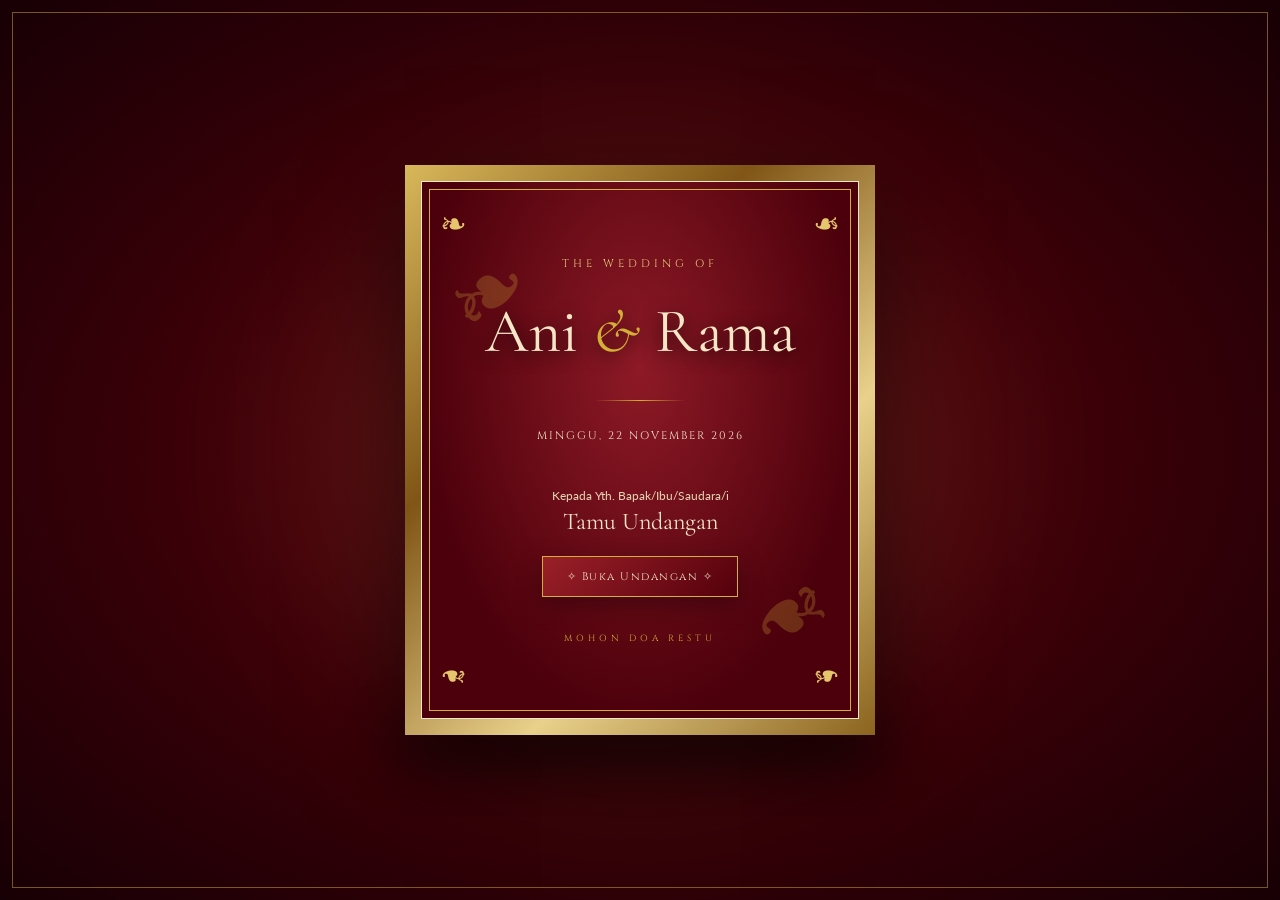
==== commit 6648e809: "Add files via upload" ====
--- a/index.html
+++ b/index.html
@@ -5,7 +5,7 @@
   <meta name="viewport" content="width=device-width, initial-scale=1.0">
   <meta name="theme-color" content="#3d0008">
   <meta name="description" content="Undangan pernikahan digital dengan tema Java Maroon 3D.">
-  <title>Undangan Pernikahan — Java Maroon 3D</title>
+  <title>Undangan Pernikahan Ani & Rama — Java Maroon 3D</title>
   <link rel="preconnect" href="https://fonts.googleapis.com">
   <link rel="preconnect" href="https://fonts.gstatic.com" crossorigin>
   <link href="https://fonts.googleapis.com/css2?family=Cinzel:wght@400;500;600;700&family=Cormorant+Garamond:wght@400;500;600;700&family=Lato:wght@300;400;700&display=swap" rel="stylesheet">
@@ -18,9 +18,9 @@
       <div class="cover-inner">
         <div class="corner corner-tl">❧</div><div class="corner corner-tr">❧</div>
         <div class="cover-kicker">THE WEDDING OF</div>
-        <div class="cover-names">Arjuna <span>&</span> Sekar</div>
+        <div class="cover-names">Ani <span>&</span> Rama</div>
         <div class="gold-rule"></div>
-        <p class="cover-date">MINGGU, 28 DESEMBER 2026</p>
+        <p class="cover-date">MINGGU, 22 NOVEMBER 2026</p>
         <p class="to-label">Kepada Yth. Bapak/Ibu/Saudara/i</p>
         <p class="guest-name" id="guestNameCover">Tamu Undangan</p>
         <button class="open-btn" id="openInvitation">✧ Buka Undangan ✧</button>
@@ -37,9 +37,9 @@
       <div class="hero-content reveal">
         <p class="eyebrow">بِسْمِ اللَّهِ الرَّحْمَنِ الرَّحِيم</p>
         <p class="eyebrow">THE WEDDING CELEBRATION OF</p>
-        <h1>Arjuna <span>&</span> Sekar</h1>
+        <h1>Ani <span>&</span> Rama</h1>
         <p class="hero-sub">Dengan memohon rahmat dan ridho Allah SWT,<br>kami bermaksud menyelenggarakan pernikahan putra-putri kami.</p>
-        <div class="hero-date">28 <i>·</i> 12 <i>·</i> 2026</div>
+        <div class="hero-date">22 <i>·</i> 11 <i>·</i> 2026</div>
         <a class="outline-btn" href="#couple">JELAJAHI UNDANGAN</a>
       </div>
       <div class="hero-ornament">❧</div>
@@ -59,16 +59,16 @@
       <div class="couple-grid">
         <article class="person-card reveal">
           <div class="portrait portrait-one"><span>AS</span></div>
-          <p class="person-label">THE BRIDE</p><h3>Sekar Ayuningtyas</h3>
-          <p>Putri dari Bapak Nama Ayah<br>& Ibu Nama Ibu</p>
-          <a href="#" class="social-link">Instagram ↗</a>
+          <p class="person-label">THE BRIDE</p><h3>Ani Herdiyanti Rukmana</h3>
+          <p>Putri ketiga dari Bapak Asmadi<br>& Ibu Sumiyati</p>
+          <a href="https://instagram.com/herdyntirkmana" class="social-link" target="_blank" rel="noopener">@herdyntirkmana ↗</a>
         </article>
         <div class="ampersand reveal">&</div>
         <article class="person-card reveal">
           <div class="portrait portrait-two"><span>AP</span></div>
-          <p class="person-label">THE GROOM</p><h3>Arjuna Pratama</h3>
-          <p>Putra dari Bapak Nama Ayah<br>& Ibu Nama Ibu</p>
-          <a href="#" class="social-link">Instagram ↗</a>
+          <p class="person-label">THE GROOM</p><h3>Rizqi Ramadhan</h3>
+          <p>Putra kedua dari Bapak Slamet (Alm.)<br>& Ibu Ade Yusnita</p>
+          <a href="https://instagram.com/rizqiramadhan999" class="social-link" target="_blank" rel="noopener">@rizqiramadhan999 ↗</a>
         </article>
       </div>
     </section>
@@ -81,14 +81,14 @@
         <div><strong id="minutes">00</strong><span>Menit</span></div>
         <div><strong id="seconds">00</strong><span>Detik</span></div>
       </div>
-      <a class="gold-btn" href="https://calendar.google.com/calendar/render?action=TEMPLATE&text=Pernikahan+Arjuna+dan+Sekar&dates=20261228T020000Z/20261228T080000Z" target="_blank" rel="noopener">＋ SIMPAN TANGGAL</a>
+      <a class="gold-btn" href="https://calendar.google.com/calendar/render?action=TEMPLATE&text=Pernikahan+Ani+dan+Rama&dates=20261122T020000Z/20261122T080000Z" target="_blank" rel="noopener">＋ SIMPAN TANGGAL</a>
     </section>
 
     <section class="events section">
       <div class="section-heading reveal"><p class="eyebrow">JOIN OUR SPECIAL DAY</p><h2>Rangkaian Acara</h2><p>Merupakan suatu kehormatan bagi kami apabila Anda berkenan hadir.</p></div>
       <div class="event-grid">
-        <article class="event-card reveal"><div class="event-icon">✧</div><p class="person-label">THE CEREMONY</p><h3>Akad Nikah</h3><p class="event-date">Minggu, 28 Desember 2026</p><p>09.00 – 10.00 WIB</p><div class="gold-rule"></div><h4> pendopo kenari </h4><p>Jl. Contoh No. 123, Tangerang, Banten</p><a class="text-link" target="_blank" rel="noopener" href="https://maps.google.com/?q=Pendopo+Kenari+Tangerang">PETUNJUK LOKASI ↗</a></article>
-        <article class="event-card reveal"><div class="event-icon">✧</div><p class="person-label">THE RECEPTION</p><h3>Resepsi</h3><p class="event-date">Minggu, 28 Desember 2026</p><p>11.00 – 14.00 WIB</p><div class="gold-rule"></div><h4>Pendopo Kenari</h4><p>Jl. Contoh No. 123, Tangerang, Banten</p><a class="text-link" target="_blank" rel="noopener" href="https://maps.google.com/?q=Pendopo+Kenari+Tangerang">PETUNJUK LOKASI ↗</a></article>
+        <article class="event-card reveal"><div class="event-icon">✧</div><p class="person-label">THE CEREMONY</p><h3>Akad Nikah</h3><p class="event-date">Minggu, 22 November 2026</p><p>09.00 WIB</p><div class="gold-rule"></div><h4>Kp. Setu</h4><p>RT 02/RW 02, Desa Panongan,<br>Kecamatan Panongan</p><a class="text-link" target="_blank" rel="noopener" href="https://www.google.com/maps?q=-6.284448,106.537345">PETUNJUK LOKASI ↗</a></article>
+        <article class="event-card reveal"><div class="event-icon">✧</div><p class="person-label">THE RECEPTION</p><h3>Resepsi</h3><p class="event-date">Minggu, 22 November 2026</p><p>10.00 WIB</p><div class="gold-rule"></div><h4>Kp. Setu</h4><p>RT 02/RW 02, Desa Panongan,<br>Kecamatan Panongan</p><a class="text-link" target="_blank" rel="noopener" href="https://www.google.com/maps?q=-6.284448,106.537345">PETUNJUK LOKASI ↗</a></article>
       </div>
     </section>
 
@@ -103,7 +103,7 @@
     </section>
 
     <section class="gallery section">
-      <div class="section-heading reveal"><p class="eyebrow">OUR MOMENTS</p><h2 Galeri>Galeri</h2><p>Beberapa potongan cerita yang ingin kami bagikan.</p></div>
+      <div class="section-heading reveal"><p class="eyebrow">OUR MOMENTS</p><h2>Galeri</h2><p>Beberapa potongan cerita yang ingin kami bagikan.</p></div>
       <div class="gallery-grid">
         <button class="gallery-item tall reveal" data-full="https://images.unsplash.com/photo-1519741497674-611481863552?auto=format&fit=crop&w=1400&q=85"><img loading="lazy" src="https://images.unsplash.com/photo-1519741497674-611481863552?auto=format&fit=crop&w=700&q=80" alt="Momen pernikahan"></button>
         <button class="gallery-item reveal" data-full="https://images.unsplash.com/photo-1537633552985-df8429e8048b?auto=format&fit=crop&w=1400&q=85"><img loading="lazy" src="https://images.unsplash.com/photo-1537633552985-df8429e8048b?auto=format&fit=crop&w=700&q=80" alt="Pasangan pengantin"></button>
@@ -127,11 +127,14 @@
 
     <section class="gift section reveal">
       <p class="eyebrow">A TOKEN OF LOVE</p><h2>Wedding Gift</h2><p>Doa restu Anda merupakan hadiah terindah bagi kami. Namun apabila ingin memberikan tanda kasih, dapat melalui:</p>
-      <div class="gift-card"><div class="bank-mark">BANK</div><h3>Bank Mandiri</h3><p class="account-number" id="accountNumber">1234567890123</p><p>a.n. Sekar Ayuningtyas</p><button class="copy-btn" data-copy="1234567890123">SALIN NOMOR REKENING</button></div>
+      <div class="gift-grid">
+        <div class="gift-card"><div class="bank-mark">DOMPET DIGITAL</div><h3>DANA</h3><p class="account-number">089668603052</p><p>a.n. Rizqi Ramadhan</p><button class="copy-btn" data-copy="089668603052">SALIN NOMOR</button></div>
+        <div class="gift-card"><div class="bank-mark">DOMPET DIGITAL</div><h3>ShopeePay</h3><p class="account-number">088211170728</p><p>a.n. Ani Herdiyanti Rukmana</p><button class="copy-btn" data-copy="088211170728">SALIN NOMOR</button></div>
+      </div>
     </section>
 
     <footer class="footer section">
-      <p class="eyebrow">WITH LOVE</p><h2>Arjuna <span>&</span> Sekar</h2><p>Merupakan kebahagiaan bagi kami apabila Anda berkenan hadir dan memberikan doa restu.</p><div class="small-divider">✦</div><p class="copyright">© 2026 ARJUNA & SEKAR · MADE WITH LOVE</p>
+      <p class="eyebrow">WITH LOVE</p><h2>Ani <span>&</span> Rama</h2><p>Merupakan kebahagiaan bagi kami apabila Anda berkenan hadir dan memberikan doa restu.</p><div class="small-divider">✦</div><p class="copyright">© 2026 ANI & RAMA · MADE WITH LOVE</p>
     </footer>
   </main>
 
--- a/style.css
+++ b/style.css
@@ -1 +1,2 @@
 *{box-sizing:border-box}html{scroll-behavior:smooth}body{margin:0;background:#240006;color:#f5e6c8;font-family:Lato, sans-serif;line-height:1.7}body:before{content:"";position:fixed;inset:0;pointer-events:none;opacity:.09;z-index:5;background-image:url("data:image/svg+xml,%3Csvg viewBox='0 0 180 180' xmlns='http://www.w3.org/2000/svg'%3E%3Cfilter id='n'%3E%3CfeTurbulence type='fractalNoise' baseFrequency='.8' numOctaves='3' stitchTiles='stitch'/%3E%3C/filter%3E%3Crect width='100%25' height='100%25' filter='url(%23n)' opacity='.3'/%3E%3C/svg%3E")}button,a{font:inherit}a{color:inherit;text-decoration:none}.locked{visibility:hidden;height:100vh;overflow:hidden}.locked.unlocked{visibility:visible;height:auto;overflow:visible}.section{position:relative;width:100%;max-width:900px;margin:auto;padding:90px 26px;text-align:center;isolation:isolate}.eyebrow,.person-label{font:600 10px Cinzel,serif;letter-spacing:3px;color:#d4af37}.opening{position:fixed;inset:0;z-index:2000;display:grid;place-items:center;background:radial-gradient(ellipse at center,#6b1019 0,#3d0008 48%,#170005 100%);transition:opacity .9s ease,visibility .9s}.opening:after{content:"";position:absolute;inset:12px;border:1px solid rgba(212,175,55,.5);pointer-events:none}.opening.closed{opacity:0;visibility:hidden;pointer-events:none}.opening-glow{position:absolute;width:min(80vw,600px);aspect-ratio:1;border-radius:50%;background:#b78a37;filter:blur(110px);opacity:.13}.cover{width:min(88vw,470px);min-height:570px;padding:16px;background:linear-gradient(135deg,#d9b85b,#805516,#e9d18b,#8b641f);box-shadow:0 35px 90px #0009;perspective:1200px;position:relative;z-index:2}.cover-inner{height:100%;min-height:538px;border:1px solid #f5e6c8;outline:1px solid #d4af37;outline-offset:-9px;background:radial-gradient(ellipse at 50% 35%,#8d1a26,#4b000b 72%);display:flex;flex-direction:column;align-items:center;justify-content:center;padding:38px 20px;position:relative;overflow:hidden}.cover-inner:before,.cover-inner:after{content:"❧";position:absolute;color:#d4af37;font-size:95px;opacity:.25}.cover-inner:before{top:28px;left:25px;transform:rotate(-35deg)}.cover-inner:after{bottom:20px;right:25px;transform:rotate(145deg)}.corner{position:absolute;color:#e5c66c;font-size:32px}.corner-tl{top:14px;left:18px}.corner-tr{top:14px;right:18px;transform:scaleX(-1)}.corner-bl{bottom:14px;left:18px;transform:rotate(180deg)}.corner-br{bottom:14px;right:18px;transform:rotate(180deg) scaleX(-1)}.cover-kicker{font:11px Cinzel;letter-spacing:4px;color:#e6ca79}.cover-names{font:clamp(42px,10vw,62px) "Cormorant Garamond",serif;line-height:1.05;margin:28px 0 20px;text-shadow:0 4px 18px #170005}.cover-names span,.hero h1 span,.footer h2 span{color:#d4af37;font-style:italic}.gold-rule{width:90px;height:1px;background:linear-gradient(90deg,transparent,#d4af37,transparent);margin:16px auto}.cover-date{font:11px Cinzel;letter-spacing:2px;color:#f5e6c8}.to-label{font-size:12px;margin:32px 0 0;color:#e6d5b5}.guest-name{font:24px "Cormorant Garamond";margin:0 0 20px}.open-btn,.outline-btn,.gold-btn{border:1px solid #d4af37;color:#f5e6c8;background:linear-gradient(135deg,#9b2029,#54000b);padding:12px 24px;letter-spacing:1.5px;font:11px Cinzel;cursor:pointer;transition:.3s;box-shadow:0 8px 24px #16000466}.open-btn:hover,.gold-btn:hover,.outline-btn:hover{transform:translateY(-3px);box-shadow:0 12px 30px #0006;background:linear-gradient(135deg,#b98b32,#7b101a)}.cover-bottom{font:9px Cinzel;letter-spacing:4px;margin-top:35px;color:#d4af37}.cover-shadow{position:absolute;width:min(90vw,490px);height:30px;bottom:calc(50% - 310px);background:#0008;filter:blur(25px)}.hero{min-height:750px;display:grid;place-items:center;overflow:hidden;background:linear-gradient(#260006b8,#260006df),url("https://images.unsplash.com/photo-1519741497674-611481863552?auto=format&fit=crop&w=1800&q=85") center/cover}.hero:before{content:"";position:absolute;inset:20px;border:1px solid #d4af3770;pointer-events:none}.hero-content{position:relative;z-index:1}.hero h1{font:clamp(58px,11vw,100px)/.98 "Cormorant Garamond",serif;margin:25px 0;text-shadow:0 8px 30px #160005}.hero-sub{font-size:14px;color:#eadfc9}.hero-date{font:22px Cinzel;letter-spacing:5px;color:#e6c66e;margin:35px 0}.hero-date i{font-style:normal;color:#f5e6c8}.outline-btn{display:inline-block;margin-top:15px}.hero-ornament{position:absolute;bottom:-80px;font-size:260px;color:#d4af37;opacity:.08;transform:rotate(20deg)}.quote{max-width:720px}.quote-text{font:italic 27px/1.5 "Cormorant Garamond";color:#f5e6c8}.quote-source{font:11px Cinzel;color:#d4af37;letter-spacing:2px}.small-divider{color:#d4af37;margin:28px auto;font-size:20px}.section-heading{margin-bottom:48px}.section-heading h2,.countdown-section h2,.gift h2{font:clamp(42px,8vw,62px)/1.1 "Cormorant Garamond";font-weight:500;color:#f5e6c8;margin:10px 0}.section-heading>p:last-child,.gift>p:not(.eyebrow){font-size:13px;color:#cdbda8;max-width:520px;margin:10px auto}.couple{background:linear-gradient(180deg,#3d0008,#4b0710)}.couple-grid{display:grid;grid-template-columns:1fr auto 1fr;align-items:center;gap:25px}.person-card{padding:20px 8px}.portrait{width:min(100%,230px);aspect-ratio:4/5;margin:0 auto 22px;border:1px solid #d4af37;padding:7px;background:linear-gradient(135deg,#d4af37,#4b3210);box-shadow:0 20px 45px #15000499}.portrait span{display:grid;place-items:center;width:100%;height:100%;font:58px "Cormorant Garamond";color:#f5e6c8;background:linear-gradient(145deg,#7d2830,#260006)}.portrait-one{transform:rotate(-2deg)}.portrait-two{transform:rotate(2deg)}.person-card h3{font:32px "Cormorant Garamond";margin:8px 0;color:#f5e6c8}.person-card p:not(.person-label){font-size:12px;color:#cdbda8}.social-link,.text-link{font:10px Cinzel;letter-spacing:1px;color:#d4af37}.ampersand{font:48px "Cormorant Garamond";color:#d4af37}.countdown-section{background:radial-gradient(ellipse at center,#75101c,#310008 75%);max-width:none}.countdown{display:flex;justify-content:center;gap:14px;margin:35px auto}.countdown div{width:92px;padding:15px 6px;border:1px solid #d4af377d;background:#30000688;box-shadow:inset 0 0 18px #d4af3710}.countdown strong{display:block;font:38px "Cormorant Garamond";color:#f5d77c}.countdown span{font:9px Cinzel;letter-spacing:1px;color:#d7c7aa}.gold-btn{display:inline-block;background:linear-gradient(135deg,#d8b45a,#90651d);color:#2b0806;border:1px solid #f5e6c8;font-weight:700}.event-grid{display:grid;grid-template-columns:repeat(2,1fr);gap:20px}.event-card{border:1px solid #b98d36;padding:35px 22px;background:linear-gradient(145deg,#5c0a14,#300006);box-shadow:0 18px 40px #14000466;position:relative}.event-icon{font-size:28px;color:#d4af37}.event-card h3{font:38px "Cormorant Garamond";margin:8px 0}.event-card p{font-size:12px;color:#d7c7aa}.event-card h4{font:20px "Cormorant Garamond";text-transform:uppercase;letter-spacing:1px}.event-date{color:#e4c46d!important}.text-link{display:inline-block;margin-top:15px}.story{background:#f1e4cd;color:#3d0008;max-width:none}.story .section-heading h2{color:#4b0710}.story .section-heading>p:last-child{color:#765c4c}.timeline{max-width:650px;margin:auto;text-align:left;position:relative;padding-left:35px}.timeline:before{content:"";position:absolute;left:8px;top:0;bottom:0;width:1px;background:linear-gradient(#d4af37,#8b1a20,#d4af37)}.timeline-item{position:relative;padding:0 0 38px 25px}.timeline-item:before{content:"";position:absolute;left:-32px;top:6px;width:12px;height:12px;border-radius:50%;background:#8b1a20;border:2px solid #d4af37;box-shadow:0 0 0 5px #d4af3722}.timeline-item span{font:11px Cinzel;color:#986e22;letter-spacing:2px}.timeline-item h3{font:30px "Cormorant Garamond";margin:3px 0}.timeline-item p{font-size:13px;color:#705849;margin:0}.gallery{background:#350008;max-width:none}.gallery-grid{display:grid;grid-template-columns:repeat(3,1fr);grid-auto-rows:190px;gap:12px;max-width:850px;margin:auto}.gallery-item{padding:0;border:1px solid #d4af37;background:#4b0710;overflow:hidden;cursor:zoom-in}.gallery-item img{width:100%;height:100%;object-fit:cover;display:block;transition:transform .6s}.gallery-item:hover img{transform:scale(1.07)}.gallery-item.tall{grid-row:span 2}.rsvp{background:linear-gradient(180deg,#4a0710,#260006);max-width:none}.rsvp-form{max-width:520px;margin:auto;text-align:left;padding:28px;border:1px solid #b98d36;background:#320007}.rsvp-form label{display:block;font:11px Cinzel;color:#e3c36b;margin-bottom:16px}.rsvp-form input,.rsvp-form select,.rsvp-form textarea{display:block;width:100%;margin-top:7px;padding:13px;background:#f5e6c8;color:#3d0008;border:1px solid #d4af37;border-radius:0;font:14px Lato}.rsvp-form input:focus,.rsvp-form textarea:focus,.rsvp-form select:focus{outline:2px solid #d4af37;outline-offset:2px}.full{width:100%;text-align:center}.form-note{font:11px Lato;color:#cdbda8;text-align:center}.wishes{max-width:520px;margin:35px auto 0;text-align:left}.wishes h3{font:28px "Cormorant Garamond";text-align:center}.wish{border-bottom:1px solid #d4af3740;padding:12px 0}.wish strong{color:#e4c46d;font:16px "Cormorant Garamond"}.wish p{font-size:12px;color:#d6c8b4;margin:4px 0}.gift{background:radial-gradient(ellipse,#64101a,#260006 75%)}.gift-card{max-width:340px;margin:30px auto 0;padding:28px;border:1px solid #d4af37;background:linear-gradient(145deg,#5b0a13,#260006);box-shadow:0 18px 40px #0005}.bank-mark{font:700 13px Cinzel;letter-spacing:4px;color:#e3c36b}.gift-card h3{font:25px "Cormorant Garamond"}.account-number{font:22px Cinzel;letter-spacing:2px;color:#f5d77c}.gift-card p{font-size:12px;color:#cdbda8}.copy-btn{border:1px solid #d4af37;background:transparent;color:#e6c66e;padding:10px 14px;font:10px Cinzel;cursor:pointer}.footer{max-width:none;background:#180004;padding-top:100px;padding-bottom:50px}.footer h2{font:clamp(48px,10vw,78px) "Cormorant Garamond";margin:12px}.footer>p:not(.eyebrow){max-width:480px;margin:15px auto;color:#cdbda8;font-size:13px}.copyright{font:9px Cinzel!important;letter-spacing:2px;color:#997d53!important;margin-top:50px!important}.music-toggle,.back-top{position:fixed;z-index:1000;right:18px;width:48px;height:48px;border-radius:50%;border:1px solid #f5e6c8;background:linear-gradient(145deg,#a52a2a,#3d0008);color:#f5d77c;box-shadow:0 5px 22px #0008;cursor:pointer;font-size:21px}.music-toggle{bottom:20px}.music-toggle.playing{animation:spin 5s linear infinite}.back-top{bottom:78px;display:none}.back-top.show{display:block}@keyframes spin{to{transform:rotate(360deg)}}.lightbox{position:fixed;inset:0;background:#100003ed;z-index:3000;display:none;place-items:center;padding:30px}.lightbox.show{display:grid}.lightbox img{max-width:min(90vw,900px);max-height:85vh;object-fit:contain;border:1px solid #d4af37}.lightbox button{position:absolute;right:25px;top:15px;background:none;border:0;color:#fff;font-size:42px;cursor:pointer}.toast{position:fixed;bottom:25px;left:50%;transform:translate(-50%,20px);opacity:0;pointer-events:none;z-index:4000;background:#d4af37;color:#260006;padding:10px 18px;font-size:12px;transition:.3s}.toast.show{opacity:1;transform:translate(-50%,0)}.reveal{opacity:0;transform:translateY(28px);transition:opacity .8s ease,transform .8s cubic-bezier(.2,.7,.2,1)}.reveal.visible{opacity:1;transform:translateY(0)}@media(max-width:620px){.section{padding:72px 20px}.cover{min-height:520px}.cover-inner{min-height:488px}.hero{min-height:680px}.couple-grid{grid-template-columns:1fr;gap:5px}.ampersand{font-size:36px}.person-card{padding:12px}.portrait{width:190px}.event-grid{grid-template-columns:1fr}.countdown{gap:7px}.countdown div{width:calc(25% - 5px);padding:12px 3px}.countdown strong{font-size:30px}.countdown span{font-size:8px}.gallery-grid{grid-template-columns:repeat(2,1fr);grid-auto-rows:150px}.rsvp-form{padding:20px}.quote-text{font-size:23px}}@media(prefers-reduced-motion:reduce){*,*::before,*::after{scroll-behavior:auto!important;animation-duration:.01ms!important;animation-iteration-count:1!important;transition-duration:.01ms!important}}
+.gift-grid{display:grid;grid-template-columns:repeat(2,minmax(0,1fr));gap:16px;max-width:720px;margin:30px auto 0}.gift-grid .gift-card{width:100%;margin:0}@media(max-width:620px){.gift-grid{grid-template-columns:1fr;max-width:340px}}
